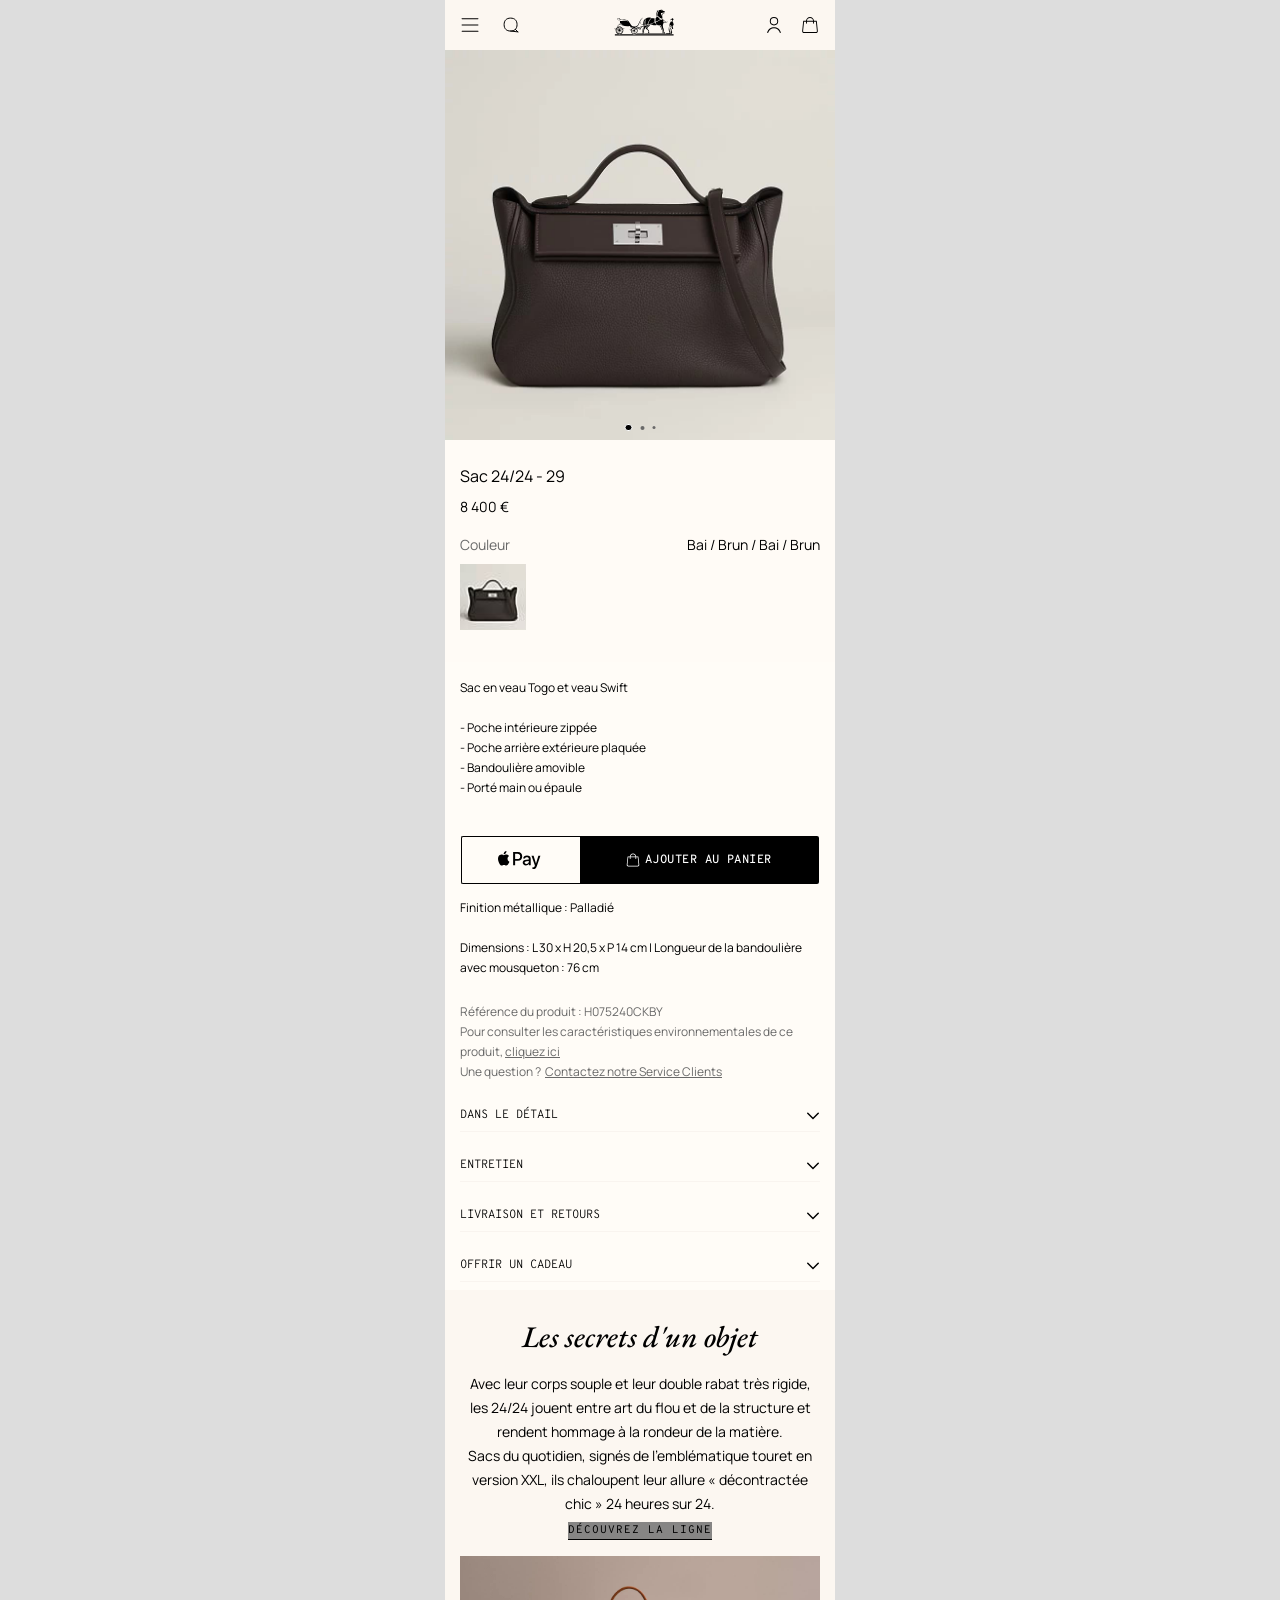
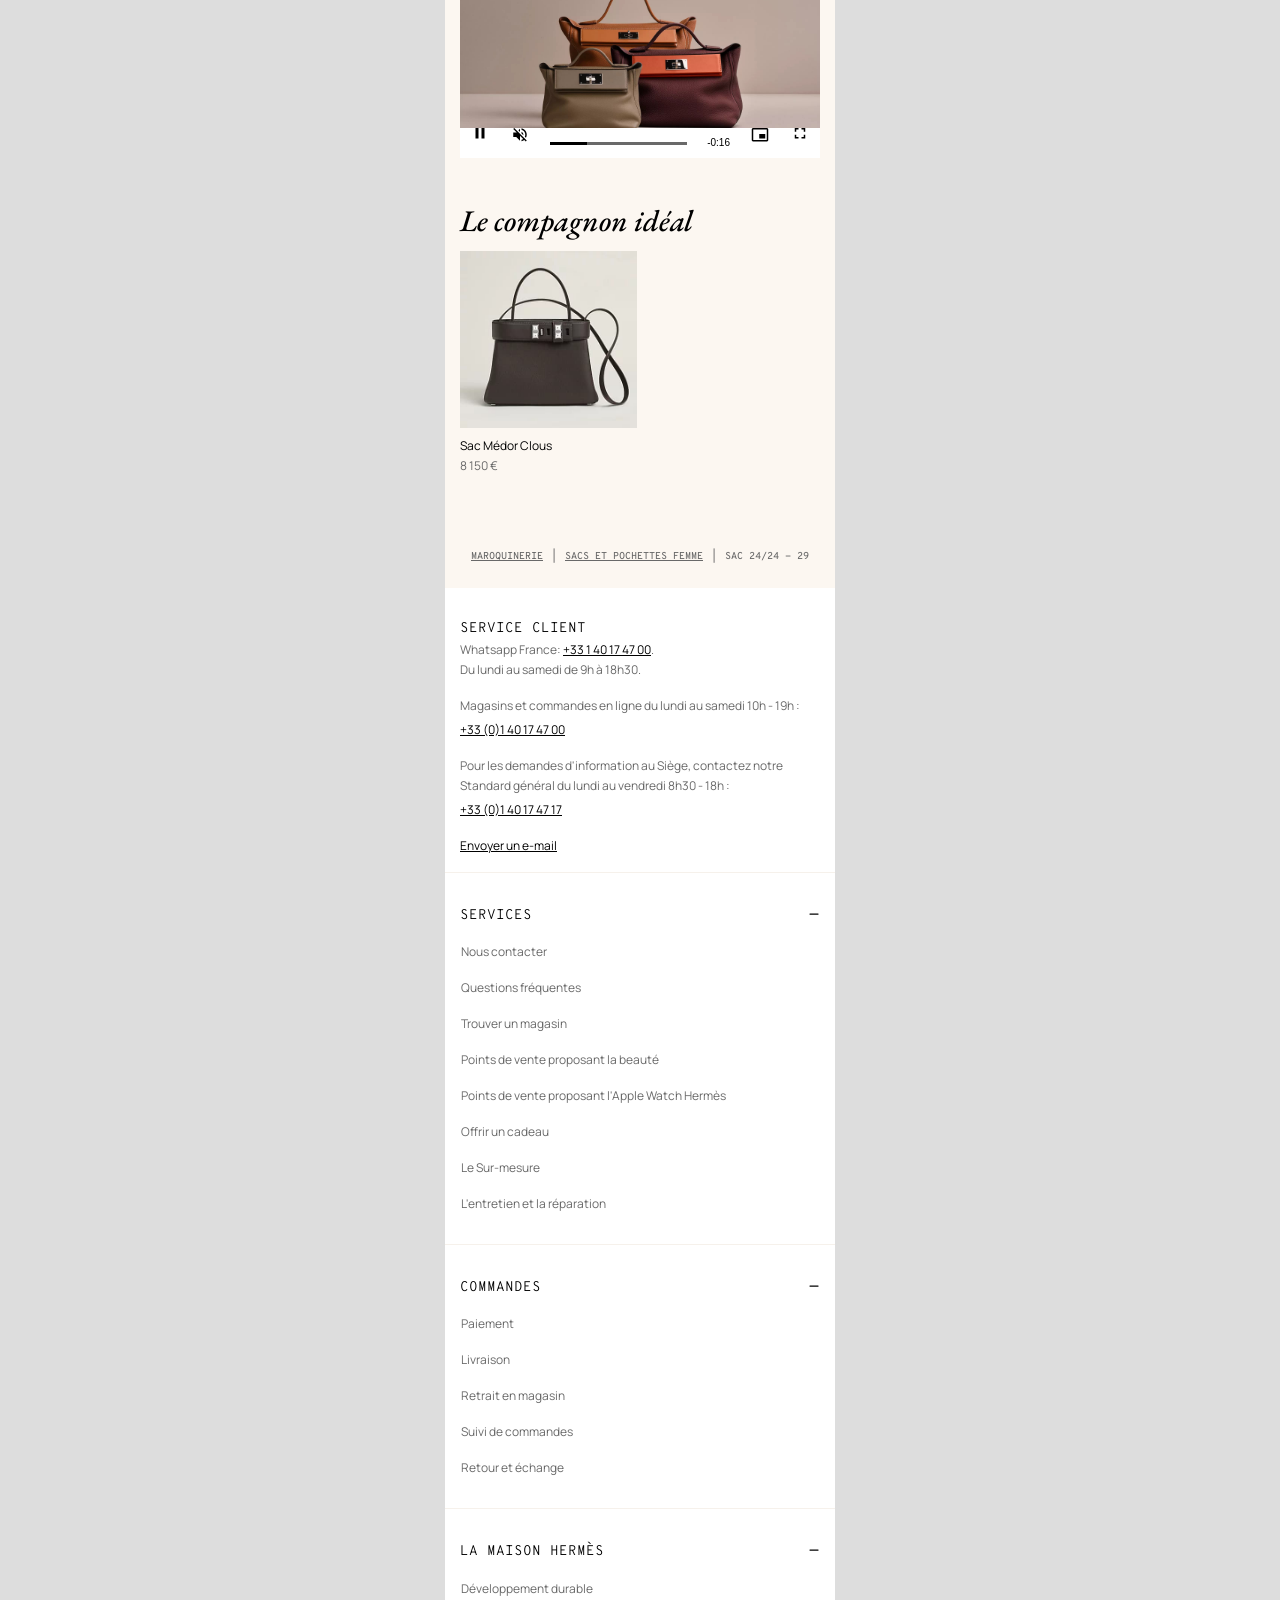
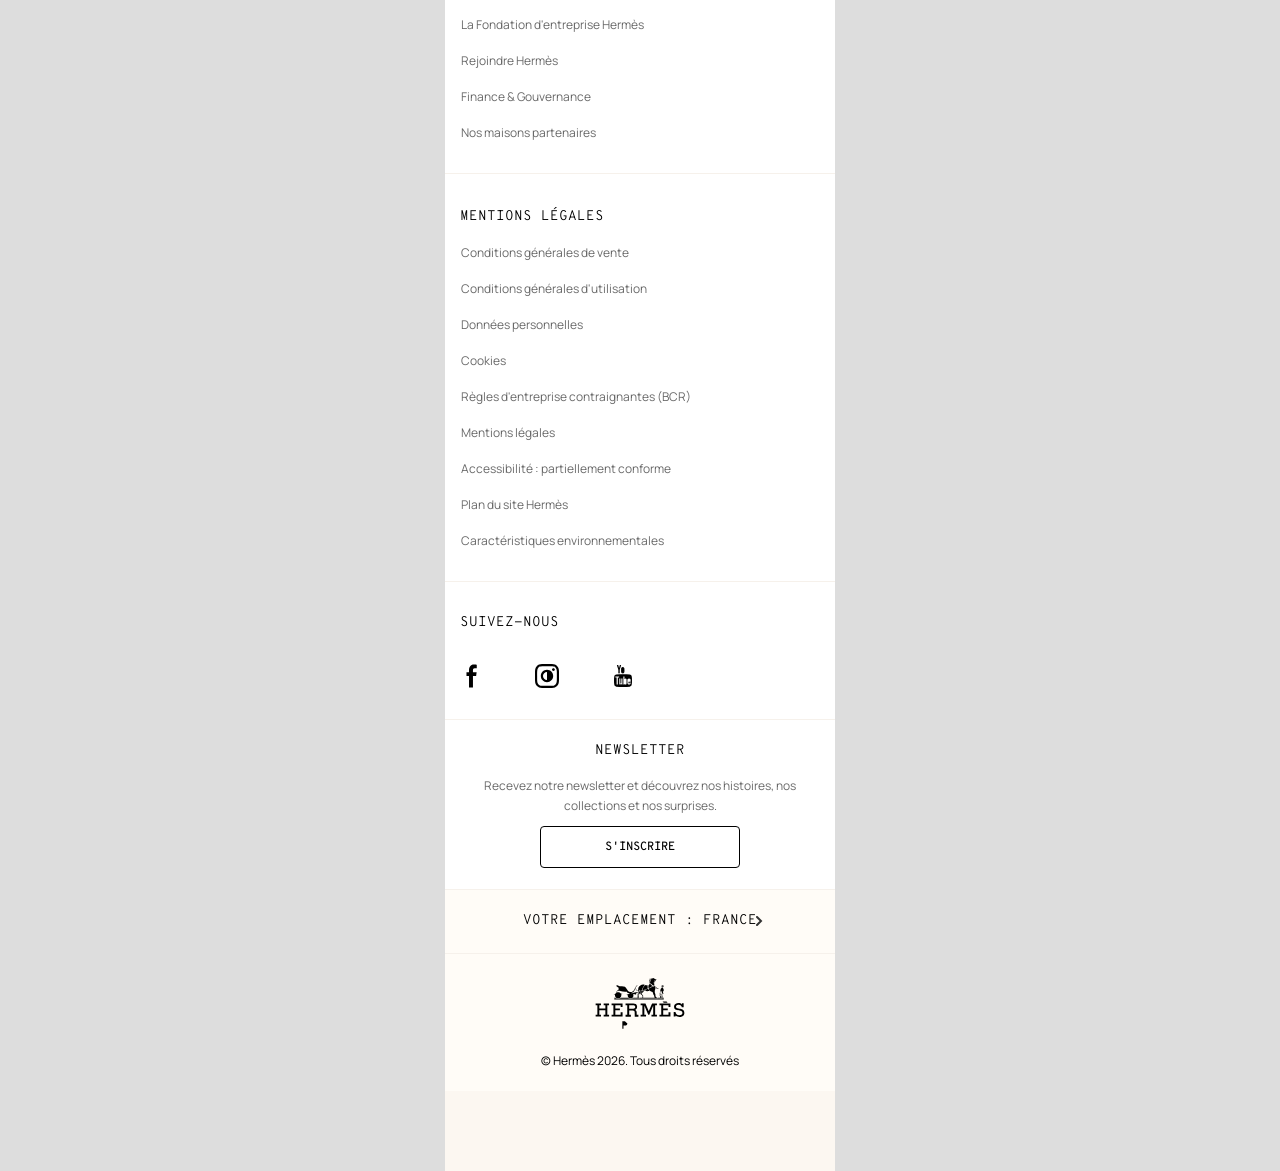
==== index.html @ 41e1a5f2 "Initial commit — Hermès Sac 24/24 product page 1:1 from Figma Mobile prototype (390px). Base page im" ====
<!DOCTYPE html>
<html lang="fr">
<head>
  <meta charset="UTF-8" />
  <meta name="viewport" content="width=390, initial-scale=1.0, maximum-scale=1.0, user-scalable=no" />
  <title>Sac 24/24 - 29 | Hermès</title>
  <link rel="preconnect" href="https://fonts.googleapis.com" />
  <link rel="preconnect" href="https://fonts.gstatic.com" crossorigin />
  <link href="https://fonts.googleapis.com/css2?family=EB+Garamond:ital,wght@1,500&family=Manrope:wght@400&family=Overpass+Mono:wght@300;400;500&display=swap" rel="stylesheet" />
  <link rel="stylesheet" href="style.css" />
</head>
<body>
  <div class="device">

    <!-- HEADER -->
    <header class="header">
      <button class="header-icon header-menu" aria-label="Menu">
        <img src="assets/images/menu-icon.svg" alt="" />
      </button>
      <button class="header-icon header-search" aria-label="Rechercher">
        <img src="assets/images/search-icon.svg" alt="" />
      </button>
      <a href="#" class="header-logo" aria-label="Hermès">
        <img src="assets/images/hermes-logo.svg" alt="Hermès" />
      </a>
      <button class="header-icon header-account" aria-label="Compte">
        <img src="assets/images/header-account.svg" alt="" />
      </button>
      <button class="header-icon header-bag" aria-label="Panier">
        <img src="assets/images/header-bag.svg" alt="" />
      </button>
    </header>

    <!-- MAIN -->
    <main class="main">

      <!-- HERO CAROUSEL -->
      <section class="hero">
        <div class="hero-image">
          <img src="assets/images/hero-bag.jpg" alt="Sac 24/24 - 29" />
        </div>
        <div class="hero-dots" aria-hidden="true">
          <span class="dot dot-active"></span>
          <span class="dot dot-med"></span>
          <span class="dot dot-small"></span>
        </div>
      </section>

      <!-- SELECTOR / TITLE / PRICE / VARIANTS -->
      <section class="selector">
        <h1 class="product-title">Sac 24/24 - 29</h1>
        <div class="product-price">8 400 €</div>
        <div class="variant-group">
          <div class="variant-header">
            <span class="variant-label">Couleur</span>
            <span class="variant-value">Bai / Brun / Bai / Brun</span>
          </div>
          <ul class="variant-swatches">
            <li class="swatch swatch-active">
              <img src="assets/images/color-swatch.jpg" alt="Bai / Brun / Bai / Brun" />
            </li>
          </ul>
        </div>
      </section>

      <!-- PRODUCT DETAILS -->
      <section class="details">
        <div class="details-description">
          <p>Sac en veau Togo et veau Swift</p>
          <p>- Poche intérieure zippée<br>- Poche arrière extérieure plaquée<br>- Bandoulière amovible<br>- Porté main ou épaule</p>
          <p>Ce produit est fabriqué à la main, les dimensions peuvent varier.</p>
        </div>
        <p class="details-line">Fabriqué en France</p>
        <p class="details-line">Finition métallique : Palladié</p>
        <p class="details-line">Dimensions : L 30 x H 20,5 x P 14 cm | Longueur de la bandoulière<br>avec mousqueton : 76 cm</p>

        <div class="details-footer">
          <p class="ref">Référence du produit :  H075240CKBY</p>
          <p class="env">Pour consulter les caractéristiques environnementales de ce produit, <a href="#">cliquez ici</a></p>
          <p class="contact">Une question ? <a href="#">Contactez notre Service Clients</a></p>
        </div>

        <!-- EXPANSION PANELS -->
        <div class="panels">
          <button class="panel">
            <span class="panel-label">DANS LE DÉTAIL</span>
            <img class="panel-icon" src="assets/images/plus-icon.svg" alt="" />
          </button>
          <button class="panel">
            <span class="panel-label">ENTRETIEN</span>
            <img class="panel-icon" src="assets/images/plus-icon.svg" alt="" />
          </button>
          <button class="panel">
            <span class="panel-label">LIVRAISON ET RETOURS</span>
            <img class="panel-icon" src="assets/images/plus-icon.svg" alt="" />
          </button>
          <button class="panel">
            <span class="panel-label">OFFRIR UN CADEAU</span>
            <img class="panel-icon" src="assets/images/plus-icon.svg" alt="" />
          </button>
        </div>
      </section>

      <!-- STORY BEHIND -->
      <section class="story">
        <h2 class="story-title">Les secrets d'un objet</h2>
        <p class="story-body">
          Avec leur corps souple et leur double rabat très rigide,<br>
          les 24/24 jouent entre art du flou et de la structure et<br>
          rendent hommage à la rondeur de la matière.<br>
          Sacs du quotidien, signés de l'emblématique touret en<br>
          version XXL, ils chaloupent leur allure « décontractée<br>
          chic » 24 heures sur 24.
        </p>
        <a class="story-link" href="#">DÉCOUVREZ LA LIGNE</a>

        <div class="story-video">
          <img class="video-thumb" src="assets/images/video-thumb.jpg" alt="" />
          <div class="video-controls">
            <button class="video-btn"><img src="assets/images/video-play.svg" alt="Play" /></button>
            <button class="video-btn"><img src="assets/images/video-mute.svg" alt="Mute" /></button>
            <div class="video-progress">
              <div class="video-progress-fill"></div>
            </div>
            <span class="video-time">-0:16</span>
            <button class="video-btn"><img src="assets/images/video-cc.svg" alt="Captions" /></button>
            <button class="video-btn"><img src="assets/images/video-fullscreen.svg" alt="Fullscreen" /></button>
          </div>
        </div>
      </section>

      <!-- CROSS-SELL -->
      <section class="cross-sell">
        <h2 class="cross-sell-title">Le compagnon idéal</h2>
        <a class="cross-sell-item" href="#">
          <div class="cross-sell-image">
            <img src="assets/images/medor-clous.jpg" alt="Sac Médor Clous" />
          </div>
          <h3 class="cross-sell-name">Sac Médor Clous</h3>
          <p class="cross-sell-price">8 150 €</p>
        </a>
      </section>

      <!-- BREADCRUMB -->
      <nav class="breadcrumb">
        <a class="crumb crumb-link" href="#">MAROQUINERIE</a>
        <span class="crumb-sep">|</span>
        <a class="crumb crumb-link" href="#">SACS ET POCHETTES FEMME</a>
        <span class="crumb-sep">|</span>
        <span class="crumb">SAC 24/24 - 29</span>
      </nav>

    </main>

    <!-- FOOTER -->
    <footer class="footer">
      <section class="footer-section footer-service">
        <h4 class="footer-heading">SERVICE CLIENT</h4>
        <p class="footer-text">
          <span class="muted">Whatsapp France: </span><a href="#">+33 1 40 17 47 00</a><span class="muted">.</span><br>
          <span class="muted">Du lundi au samedi de 9h à 18h30. </span>
        </p>
        <p class="footer-text muted">Magasins et commandes en ligne du lundi au samedi 10h - 19h :</p>
        <a class="footer-link" href="#">+33 (0)1 40 17 47 00</a>

        <p class="footer-text muted">Pour les demandes d'information au Siège, contactez notre<br>Standard général du lundi au vendredi 8h30 - 18h :</p>
        <a class="footer-link" href="#">+33 (0)1 40 17 47 17</a>

        <a class="footer-link footer-email" href="#">Envoyer un e-mail</a>
      </section>

      <section class="footer-section footer-collapse">
        <button class="footer-group-head">
          <span>SERVICES</span>
          <img src="assets/images/footer-arrow.svg" alt="" />
        </button>
        <ul class="footer-list">
          <li>Nous contacter</li>
          <li>Questions fréquentes</li>
          <li>Trouver un magasin</li>
          <li>Points de vente proposant la beauté</li>
          <li>Points de vente proposant l'Apple Watch Hermès</li>
          <li>Offrir un cadeau</li>
          <li>Le Sur-mesure</li>
          <li>L'entretien et la réparation</li>
        </ul>
      </section>

      <section class="footer-section footer-collapse">
        <button class="footer-group-head">
          <span>COMMANDES</span>
          <img src="assets/images/footer-arrow.svg" alt="" />
        </button>
        <ul class="footer-list">
          <li>Paiement</li>
          <li>Livraison</li>
          <li>Retrait en magasin</li>
          <li>Suivi de commandes</li>
          <li>Retour et échange</li>
        </ul>
      </section>

      <section class="footer-section footer-collapse">
        <button class="footer-group-head">
          <span>LA MAISON HERMÈS</span>
          <img src="assets/images/footer-arrow.svg" alt="" />
        </button>
        <ul class="footer-list">
          <li>Développement durable</li>
          <li>La Fondation d'entreprise Hermès</li>
          <li>Rejoindre Hermès</li>
          <li>Finance &amp; Gouvernance</li>
          <li>Nos maisons partenaires</li>
        </ul>
      </section>

      <section class="footer-section footer-collapse footer-collapse-static">
        <div class="footer-group-head">
          <span>MENTIONS LÉGALES</span>
        </div>
        <ul class="footer-list">
          <li>Conditions générales de vente</li>
          <li>Conditions générales d'utilisation</li>
          <li>Données personnelles</li>
          <li>Cookies</li>
          <li>Règles d'entreprise contraignantes (BCR)</li>
          <li>Mentions légales</li>
          <li>Accessibilité : partiellement conforme</li>
          <li>Plan du site Hermès</li>
          <li>Caractéristiques environnementales</li>
        </ul>
      </section>

      <section class="footer-section footer-social">
        <h4 class="footer-heading">SUIVEZ-NOUS</h4>
        <div class="footer-social-icons">
          <a href="#"><img src="assets/images/social-1.svg" alt="" /></a>
          <a href="#"><img src="assets/images/social-2.svg" alt="" /></a>
          <a href="#"><img src="assets/images/social-3.svg" alt="" /></a>
        </div>
      </section>

      <section class="footer-section footer-newsletter">
        <h4 class="footer-heading footer-heading-center">NEWSLETTER</h4>
        <p class="footer-text footer-text-center">Recevez notre newsletter et découvrez nos histoires, nos<br>collections et nos surprises.</p>
        <button class="footer-newsletter-btn">S'INSCRIRE</button>
      </section>

      <section class="footer-section footer-country">
        <button class="footer-country-btn">
          <span>VOTRE EMPLACEMENT : FRANCE</span>
          <img src="assets/images/country-arrow.svg" alt="" />
        </button>
      </section>

      <div class="footer-rider">
        <img src="assets/images/hermes-rider.svg" alt="Hermès" />
      </div>

      <p class="footer-copyright">© Hermès 2026. Tous droits réservés</p>
    </footer>

    <!-- STICKY BOTTOM ACTION BAR -->
    <div class="sticky-bar">
      <button class="apple-pay-btn" aria-label="Apple Pay">
        <img src="assets/images/apple-pay-logo.svg" alt="Apple Pay" />
      </button>
      <button id="add-to-cart" class="add-to-cart-btn" aria-label="Ajouter au panier">
        <img class="cart-icon" src="assets/images/cart-icon.svg" alt="" />
        <span class="cart-label">AJOUTER AU PANIER</span>
      </button>
    </div>

  </div>

  <script src="script.js"></script>
</body>
</html>
---- style.css ----
/* Hermès Sac 24/24 - 29 — 1:1 from Figma (390px mobile) */

:root {
  --bg-page: #fcf7f1;
  --bg-card: #fffcf7;
  --bg-selector: rgba(255, 252, 247, 0.93);
  --ink: #000000;
  --muted: #696969;
  --separator: rgba(246, 241, 235, 0.6);
  --separator-solid: #f6f1eb;
}

* {
  box-sizing: border-box;
  margin: 0;
  padding: 0;
}

html, body {
  background: #ddd;
  font-family: 'Manrope', sans-serif;
  color: var(--ink);
  -webkit-font-smoothing: antialiased;
  -webkit-tap-highlight-color: transparent;
}

img {
  display: block;
  max-width: 100%;
}

button {
  background: none;
  border: none;
  font-family: inherit;
  cursor: pointer;
  color: inherit;
}

a {
  color: inherit;
  text-decoration: none;
}

ul {
  list-style: none;
}

/* The phone-size device frame */
.device {
  width: 390px;
  margin: 0 auto;
  background: var(--bg-page);
  position: relative;
  min-height: 100vh;
  padding-bottom: 80px; /* room for sticky bar */
}

/* ---------- HEADER ---------- */
.header {
  position: relative;
  width: 390px;
  height: 50px;
  background: var(--bg-page);
  padding: 0 15px;
  display: flex;
  align-items: center;
}

.header-icon {
  width: 20px;
  height: 20px;
  display: inline-flex;
  align-items: center;
  justify-content: center;
}

.header-icon img {
  width: 20px;
  height: 20px;
}

.header-menu {
  position: absolute;
  left: 15px;
  top: 50%;
  transform: translateY(-50%);
}

.header-search {
  position: absolute;
  left: 56px;
  top: 50%;
  transform: translateY(-50%);
}

.header-logo {
  position: absolute;
  left: 168.6px;
  top: 4px;
  width: 60px;
  height: 36px;
}

.header-logo img {
  width: 60px;
  height: 36px;
}

.header-account {
  position: absolute;
  right: 51px;
  top: 50%;
  transform: translateY(-50%);
}

.header-bag {
  position: absolute;
  right: 15px;
  top: 50%;
  transform: translateY(-50%);
}

/* ---------- HERO ---------- */
.hero {
  position: relative;
  width: 390px;
}

.hero-image {
  width: 390px;
  height: 390px;
  overflow: hidden;
}

.hero-image img {
  width: 100%;
  height: 100%;
  object-fit: cover;
}

.hero-dots {
  position: absolute;
  left: 50%;
  bottom: 8px;
  transform: translateX(-50%);
  width: 65px;
  height: 9px;
  display: flex;
  align-items: center;
  justify-content: center;
  gap: 8px;
}

.hero-dots .dot {
  display: block;
  border-radius: 50%;
  background: var(--muted);
}

.hero-dots .dot-active {
  width: 7.5px;
  height: 7.5px;
  background: #000;
  border: 1px solid #fff;
}

.hero-dots .dot-med {
  width: 4px;
  height: 4px;
}

.hero-dots .dot-small {
  width: 3px;
  height: 3px;
}

/* ---------- SELECTOR (over hero overlap area) ---------- */
.selector {
  background: var(--bg-selector);
  padding: 24px 15px;
  width: 390px;
}

.product-title {
  font-family: 'Manrope', sans-serif;
  font-weight: 400;
  font-size: 16px;
  line-height: 24px;
  color: var(--ink);
  margin: 0;
}

.product-price {
  font-family: 'Manrope', sans-serif;
  font-weight: 400;
  font-size: 14px;
  line-height: 22px;
  color: var(--ink);
  padding-top: 8px;
  padding-bottom: 16px;
}

.variant-header {
  display: flex;
  justify-content: space-between;
  align-items: baseline;
  font-size: 14px;
  line-height: 22px;
  padding-bottom: 8px;
}

.variant-label {
  color: var(--muted);
}

.variant-value {
  color: var(--ink);
  text-transform: capitalize;
}

.variant-swatches {
  display: grid;
  grid-template-columns: repeat(5, 1fr);
  gap: 8px;
  padding-bottom: 8px;
}

.swatch {
  background: var(--bg-card);
  aspect-ratio: 1 / 1;
  position: relative;
  overflow: hidden;
}

.swatch img {
  width: 100%;
  height: 100%;
  object-fit: cover;
}

.swatch-active::after {
  content: '';
  position: absolute;
  left: 0;
  right: 0.01px;
  bottom: -2.99px;
  border-bottom: 1px solid #000;
  height: 0;
}

/* ---------- DETAILS ---------- */
.details {
  background: var(--bg-card);
  padding: 16px 15px;
  width: 390px;
}

.details-description p {
  font-size: 12px;
  line-height: 20px;
  color: var(--ink);
}

.details-description p + p {
  margin-top: 20px;
}

.details-line {
  font-size: 12px;
  line-height: 20px;
  color: var(--ink);
  margin-top: 20px;
}

.details-footer {
  margin-top: 24px;
}

.details-footer .ref,
.details-footer .env,
.details-footer .contact {
  font-size: 12px;
  line-height: 20px;
  color: var(--muted);
}

.details-footer .env {
  margin-top: 0;
}

.details-footer .contact {
  margin-top: 0;
  display: flex;
  gap: 4px;
  flex-wrap: wrap;
}

.details-footer a {
  text-decoration: underline;
  color: var(--muted);
}

.details-footer .env a {
  color: var(--muted);
}

/* ---------- EXPANSION PANELS ---------- */
.panels {
  margin-top: 24px;
  display: flex;
  flex-direction: column;
  gap: 32px;
}

.panel {
  display: flex;
  align-items: center;
  justify-content: space-between;
  width: 100%;
  padding: 0;
  background: transparent;
  position: relative;
}

.panel::after {
  content: '';
  position: absolute;
  left: 0;
  right: 0;
  bottom: -8px;
  border-top: 1px solid var(--separator);
}

.panel-label {
  font-family: 'Overpass Mono', monospace;
  font-weight: 300;
  font-size: 12px;
  line-height: 18px;
  color: var(--ink);
  text-transform: uppercase;
}

.panel-icon {
  width: 14px;
  height: 14px;
}

/* ---------- STORY ---------- */
.story {
  padding: 32px 15px 24px;
  background: var(--bg-page);
  width: 390px;
}

.story-title {
  font-family: 'EB Garamond', serif;
  font-style: italic;
  font-weight: 500;
  font-size: 30px;
  line-height: 1;
  color: var(--ink);
  text-align: center;
  padding-bottom: 13.8px;
}

.story-body {
  font-family: 'Manrope', sans-serif;
  font-size: 14px;
  line-height: 24px;
  color: var(--ink);
  text-align: center;
  padding-top: 6.2px;
}

.story-link {
  display: block;
  margin: 6px auto 0;
  width: fit-content;
  font-family: 'Overpass Mono', monospace;
  font-weight: 400;
  font-size: 11px;
  line-height: 16px;
  letter-spacing: 1px;
  text-transform: uppercase;
  text-align: center;
  color: var(--ink);
  border-bottom: 1px solid var(--ink);
  padding-bottom: 1px;
  background: rgba(105, 105, 105, 0.8);
  padding-left: 0;
  padding-right: 0;
}

.story-video {
  margin-top: 16px;
  width: 360px;
  position: relative;
  background: var(--bg-card);
}

.video-thumb {
  width: 360px;
  height: 202.5px;
  object-fit: cover;
  display: block;
}

.video-controls {
  position: absolute;
  left: 0;
  right: 0;
  bottom: 0;
  background: #fff;
  height: 30px;
  display: flex;
  align-items: center;
}

.video-btn {
  width: 40px;
  height: 30px;
  display: inline-flex;
  align-items: center;
  justify-content: center;
}

.video-btn img {
  width: 40px;
  height: 30px;
}

.video-progress {
  flex: 1;
  height: 3px;
  background: var(--muted);
  margin: 0 10px;
  position: relative;
}

.video-progress-fill {
  position: absolute;
  left: 0;
  top: 0;
  bottom: 0;
  width: 27%;
  background: #000;
}

.video-time {
  font-family: 'Arial', sans-serif;
  font-size: 10px;
  line-height: 30px;
  color: var(--ink);
  padding: 0 10px;
  white-space: nowrap;
}

/* ---------- CROSS-SELL ---------- */
.cross-sell {
  padding: 24px 15px 72px;
  background: var(--bg-page);
  width: 390px;
}

.cross-sell-title {
  font-family: 'EB Garamond', serif;
  font-style: italic;
  font-weight: 500;
  font-size: 30px;
  line-height: 1;
  color: var(--ink);
  margin-bottom: 15px;
}

.cross-sell-item {
  display: block;
  width: 177px;
}

.cross-sell-image {
  background: var(--bg-card);
  width: 177px;
  height: 177px;
  overflow: hidden;
}

.cross-sell-image img {
  width: 100%;
  height: 100%;
  object-fit: cover;
}

.cross-sell-name {
  font-family: 'Manrope', sans-serif;
  font-weight: 400;
  font-size: 12px;
  line-height: 20px;
  color: var(--ink);
  padding-top: 8px;
}

.cross-sell-price {
  font-family: 'Manrope', sans-serif;
  font-weight: 400;
  font-size: 12px;
  line-height: 20px;
  color: var(--muted);
}

/* ---------- BREADCRUMB ---------- */
.breadcrumb {
  width: 360px;
  margin: 0 auto;
  padding-top: 1.5px;
  display: flex;
  align-items: flex-start;
  justify-content: center;
  gap: 8px;
  font-family: 'Overpass Mono', monospace;
  font-weight: 500;
  font-size: 10px;
  line-height: 14px;
  text-transform: uppercase;
  color: var(--muted);
  padding-bottom: 24px;
}

.crumb-link {
  text-decoration: underline;
}

.crumb-sep {
  color: var(--muted);
}

/* ---------- FOOTER ---------- */
.footer {
  background: var(--bg-card);
  width: 390px;
  padding-bottom: 20px;
  display: flex;
  flex-direction: column;
}

.footer-section {
  width: 390px;
  padding: 0 15px;
}

.footer-service {
  border-bottom: 1px solid var(--separator-solid);
  padding: 30px 15px 16px;
  background: #fff;
}

.footer-heading {
  font-family: 'Overpass Mono', monospace;
  font-weight: 300;
  font-size: 14px;
  line-height: 22px;
  text-transform: uppercase;
  color: var(--ink);
}

.footer-heading-center {
  text-align: center;
}

.footer-service .footer-heading {
  margin-bottom: 0.25px;
}

.footer-text {
  font-family: 'Manrope', sans-serif;
  font-weight: 400;
  font-size: 12px;
  line-height: 20px;
  color: var(--muted);
  margin-top: 16px;
}

.footer-service .footer-text:first-of-type {
  margin-top: 0;
}

.footer-text.muted,
.footer-text .muted {
  color: var(--muted);
}

.footer-link {
  display: block;
  font-family: 'Manrope', sans-serif;
  font-size: 12px;
  line-height: 20px;
  color: var(--ink);
  text-decoration: underline;
  margin-top: 4px;
}

.footer-service a {
  color: var(--ink);
  text-decoration: underline;
}

.footer-email {
  margin-top: 16px;
}

.footer-collapse {
  border-bottom: 1px solid var(--separator-solid);
  padding: 32px 15px;
  background: #fff;
}

.footer-group-head {
  width: 100%;
  display: flex;
  align-items: flex-start;
  justify-content: space-between;
  font-family: 'Overpass Mono', monospace;
  font-weight: 300;
  font-size: 14px;
  line-height: 22px;
  text-transform: uppercase;
  color: var(--ink);
  padding: 0;
  height: 24.25px;
}

.footer-group-head img {
  width: 12px;
  height: 12px;
  margin-top: 3px;
}

.footer-list {
  padding-top: 15px;
}

.footer-list li {
  font-family: 'Manrope', sans-serif;
  font-weight: 400;
  font-size: 12px;
  line-height: 16px;
  color: var(--muted);
  padding: 10px 1px;
}

.footer-list li:first-child {
  padding-top: 0;
}

.footer-list li:last-child {
  padding-bottom: 0;
}

.footer-social {
  border-bottom: 1px solid var(--separator-solid);
  padding: 30px 15px 31px;
  background: #fff;
  display: flex;
  flex-direction: column;
  gap: 30px;
}

.footer-social-icons {
  display: flex;
  gap: 51.333px;
}

.footer-social-icons img {
  width: 24px;
  height: 24px;
}

.footer-newsletter {
  border-bottom: 1px solid var(--separator-solid);
  padding: 20px 15px 21px;
  background: #fff;
  display: flex;
  flex-direction: column;
  align-items: center;
  gap: 10px;
}

.footer-newsletter .footer-heading {
  padding-top: 0;
}

.footer-text-center {
  text-align: center;
  margin-top: 4px;
}

.footer-newsletter-btn {
  width: 200px;
  max-width: 240px;
  min-height: 40px;
  padding: 12px 17px;
  border: 1px solid var(--ink);
  border-radius: 4px;
  font-family: 'Overpass Mono', monospace;
  font-weight: 500;
  font-size: 12px;
  line-height: 16px;
  text-transform: uppercase;
  color: var(--ink);
  background: transparent;
}

.footer-country {
  border-bottom: 1px solid var(--separator-solid);
  padding: 20px 15px 21px;
  display: flex;
  justify-content: center;
}

.footer-country-btn {
  position: relative;
  width: 246.23px;
  height: 22px;
  display: flex;
  align-items: center;
  justify-content: center;
  font-family: 'Overpass Mono', monospace;
  font-weight: 300;
  font-size: 14px;
  line-height: 22px;
  text-transform: uppercase;
  color: var(--ink);
}

.footer-country-btn img {
  position: absolute;
  right: 0;
  top: 50%;
  transform: translateY(-50%);
  width: 7px;
  height: 10px;
}

.footer-rider {
  display: flex;
  justify-content: center;
  padding-top: 24px;
}

.footer-rider img {
  width: 90px;
  height: 51.5px;
}

.footer-copyright {
  width: 340px;
  margin: 21.5px auto 0;
  text-align: center;
  font-family: 'Manrope', sans-serif;
  font-size: 12px;
  line-height: 20px;
  color: var(--ink);
}

/* ---------- STICKY BAR ---------- */
.sticky-bar {
  position: fixed;
  bottom: 0;
  left: 50%;
  transform: translateX(-50%);
  width: 390px;
  background: var(--bg-card);
  padding: 16px;
  display: flex;
  justify-content: center;
  z-index: 100;
}

.apple-pay-btn {
  width: 119.34px;
  height: 48px;
  display: inline-flex;
  align-items: center;
  justify-content: center;
  padding: 9px 39.18px 9px 36.16px;
  background: var(--bg-card);
  border-top: 1px solid #000;
  border-left: 1px solid #000;
  border-bottom: 1px solid #000;
  border-right: none;
  border-radius: 2px 0 0 2px;
}

.apple-pay-btn img {
  width: 44px;
  height: 20px;
}

.add-to-cart-btn {
  width: 238.66px;
  height: 48px;
  display: inline-flex;
  align-items: center;
  justify-content: center;
  gap: 4px;
  padding: 9px 43px 9px 42px;
  background: #000;
  border-top: 1px solid rgba(0, 0, 0, 0);
  border-bottom: 1px solid rgba(0, 0, 0, 0);
  border-right: 1px solid rgba(0, 0, 0, 0);
  border-radius: 0 2px 2px 0;
  /* The transition is critical to the gag — slow, premium, never jittery. */
  transition: transform 800ms cubic-bezier(0.22, 1, 0.36, 1);
  will-change: transform;
  position: relative;
}

.cart-icon {
  width: 16px;
  height: 16px;
}

.cart-label {
  display: inline-flex;
  align-items: center;
  justify-content: center;
  height: 16px;
  font-family: 'Overpass Mono', monospace;
  font-weight: 500;
  font-size: 12px;
  line-height: 16px;
  letter-spacing: 0.04em;
  text-transform: uppercase;
  color: #fff;
  white-space: nowrap;
}
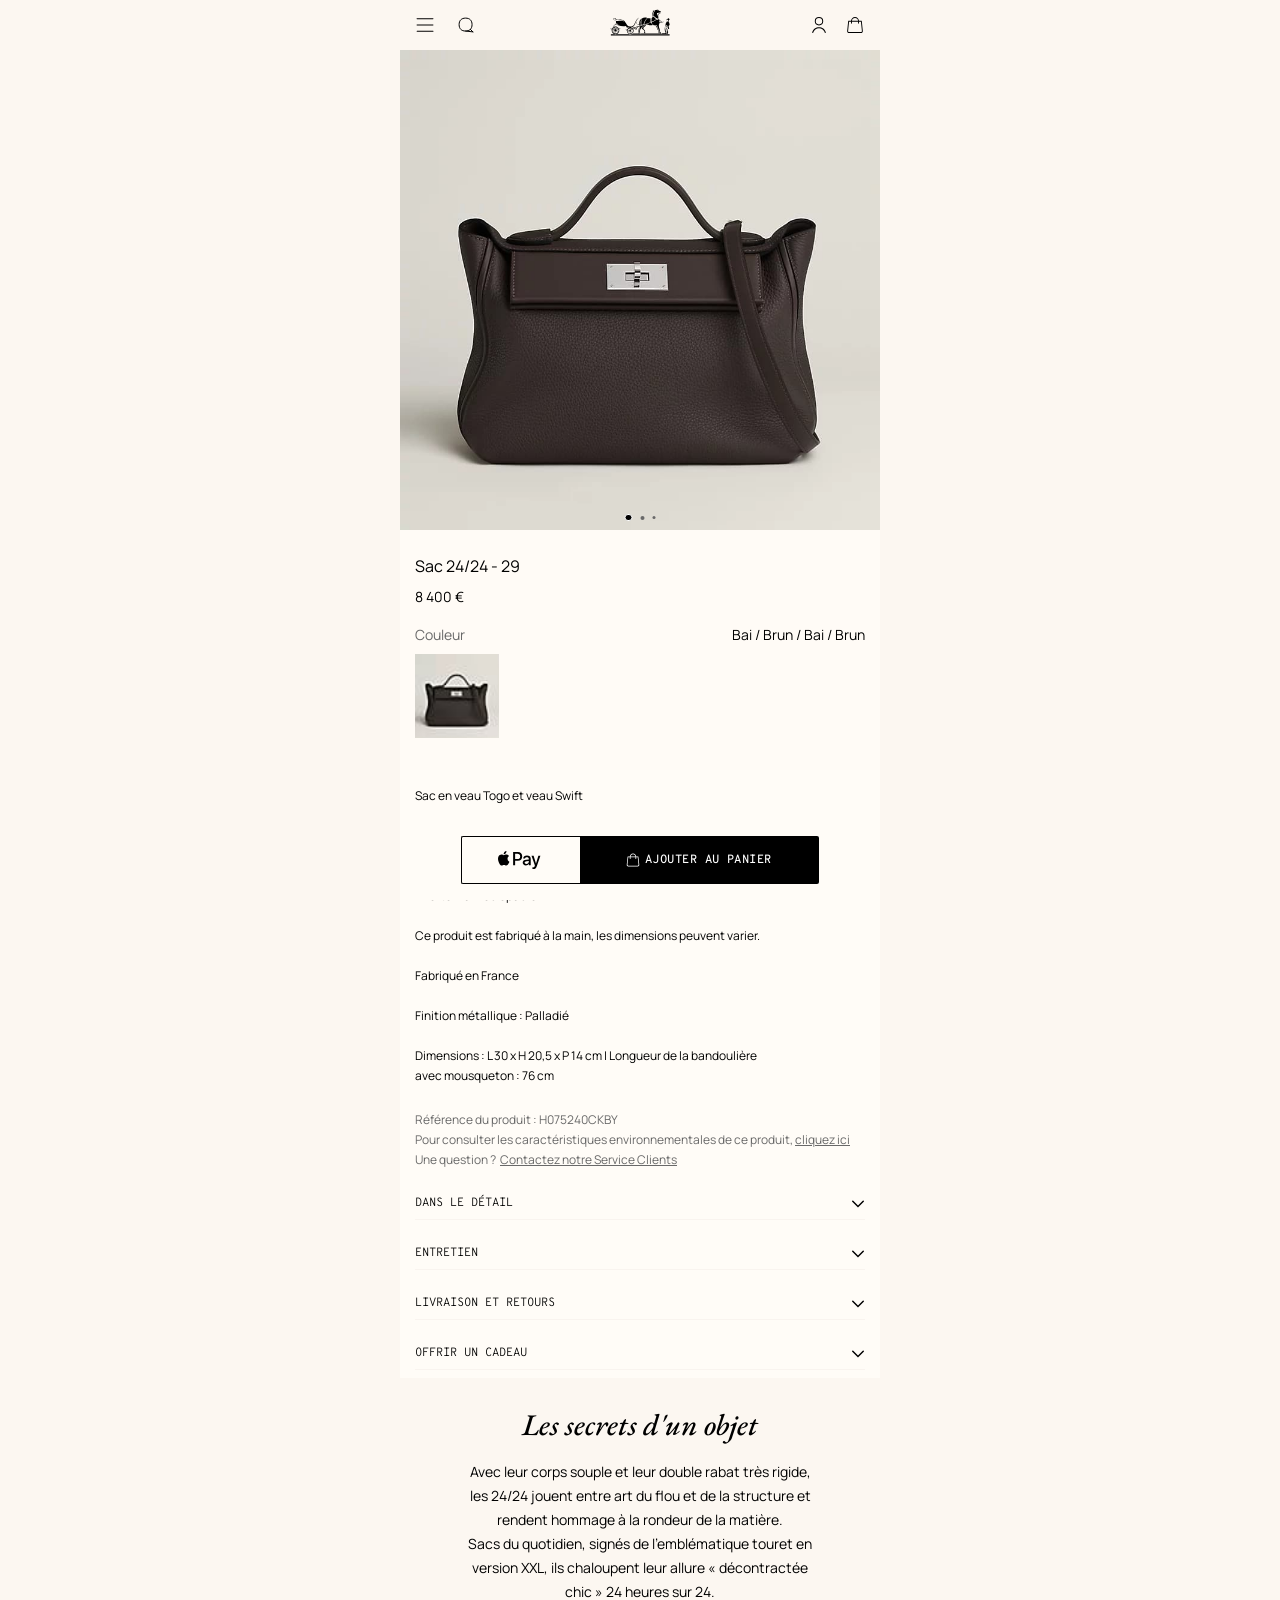
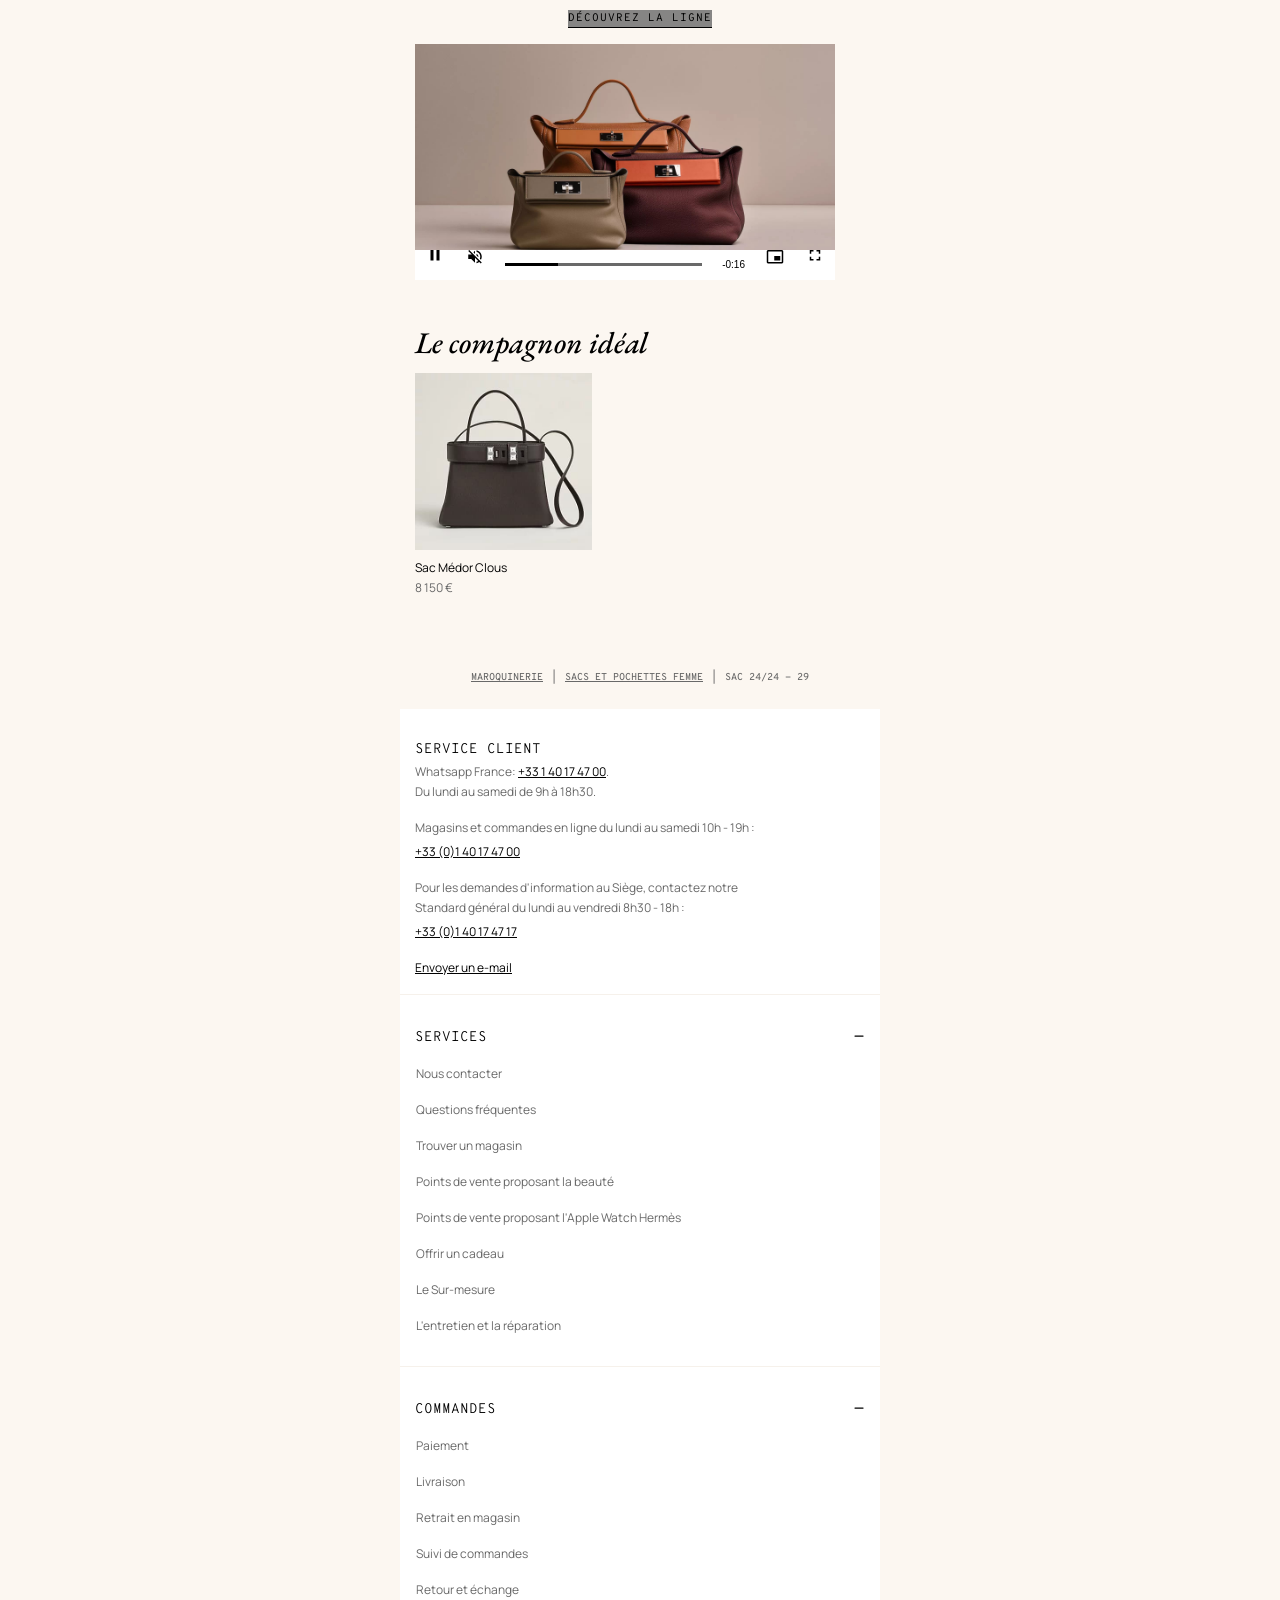
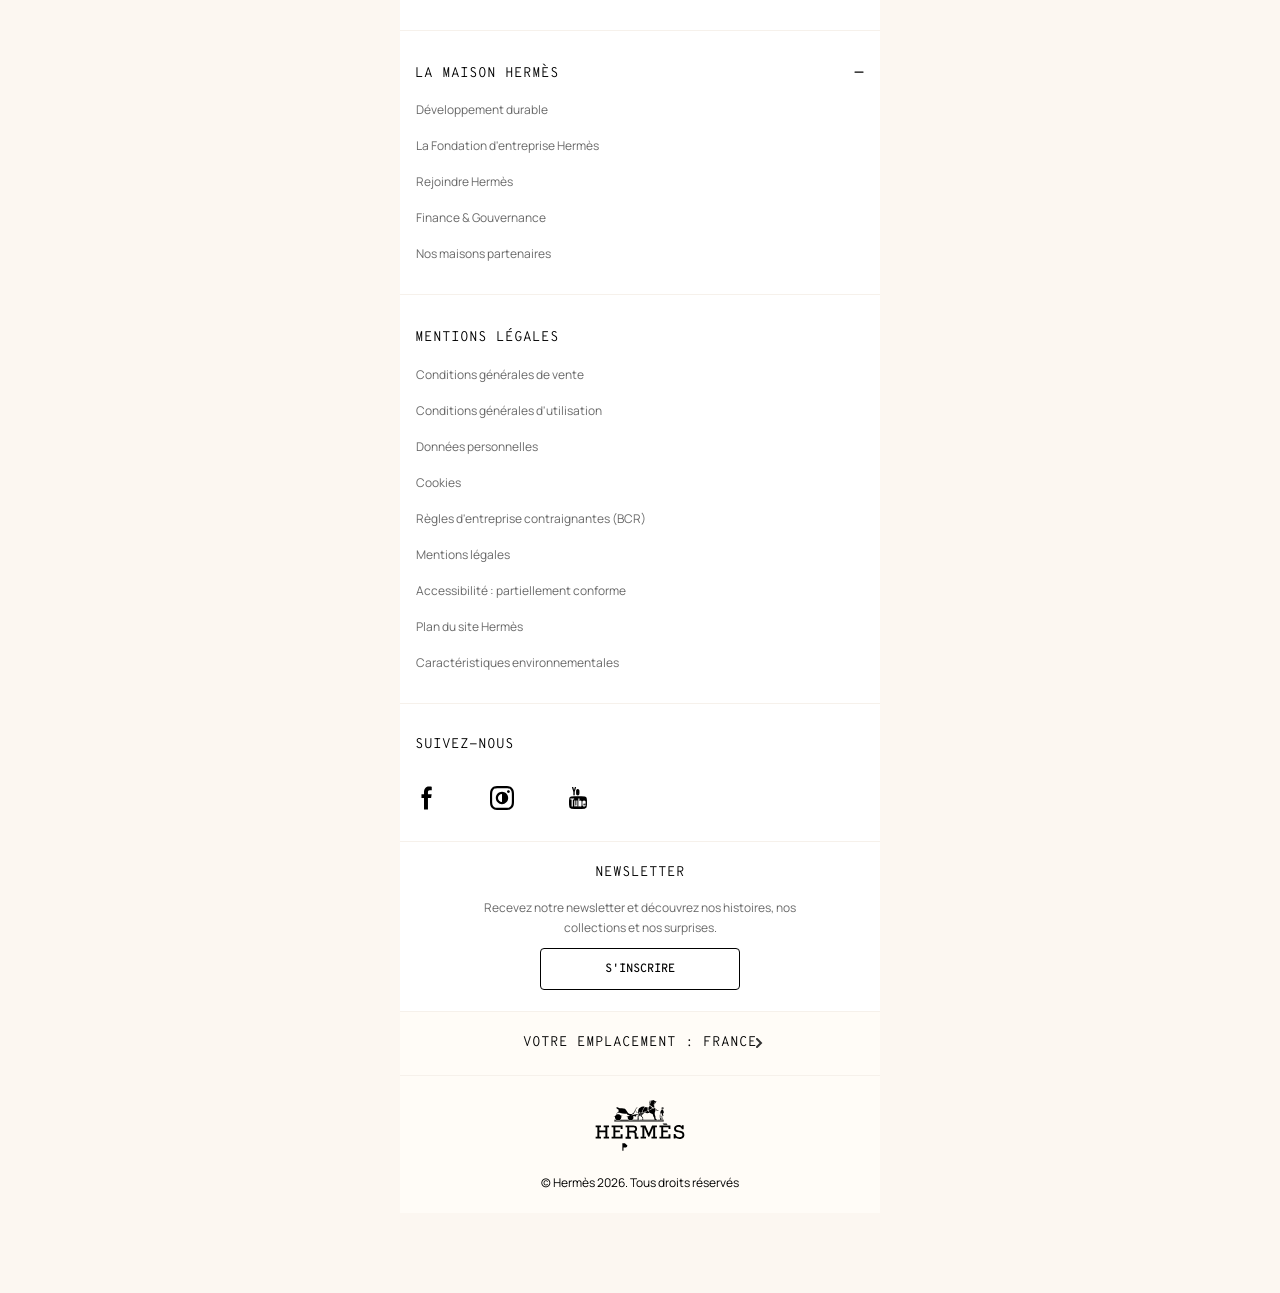
==== commit 054282e0: "Responsive viewport + safe-area + robust evade clamp - Layout now fills the viewport instead of bein" ====
--- a/index.html
+++ b/index.html
@@ -2,7 +2,9 @@
 <html lang="fr">
 <head>
   <meta charset="UTF-8" />
-  <meta name="viewport" content="width=390, initial-scale=1.0, maximum-scale=1.0, user-scalable=no" />
+  <meta name="viewport" content="width=device-width, initial-scale=1.0, maximum-scale=1.0, user-scalable=no, viewport-fit=cover" />
+  <meta name="theme-color" content="#fcf7f1" />
+  <meta name="apple-mobile-web-app-status-bar-style" content="default" />
   <title>Sac 24/24 - 29 | Hermès</title>
   <link rel="preconnect" href="https://fonts.googleapis.com" />
   <link rel="preconnect" href="https://fonts.gstatic.com" crossorigin />
@@ -260,6 +262,15 @@
       <p class="footer-copyright">© Hermès 2026. Tous droits réservés</p>
     </footer>
 
+    <!-- YIELD DIALOG (appears after 4 failed leaps) -->
+    <div id="yield-dialog" class="dialog" hidden>
+      <div class="dialog-card">
+        <img class="dialog-logo" src="assets/images/hermes-logo.svg" alt="Hermès" />
+        <p class="dialog-message">Cet article est disponible uniquement en boutique. Veuillez prendre rendez-vous auprès de votre conseiller.</p>
+        <button class="dialog-close">Compris</button>
+      </div>
+    </div>
+
     <!-- STICKY BOTTOM ACTION BAR -->
     <div class="sticky-bar">
       <button class="apple-pay-btn" aria-label="Apple Pay">
--- a/style.css
+++ b/style.css
@@ -17,11 +17,12 @@
 }
 
 html, body {
-  background: #ddd;
+  background: var(--bg-page);
   font-family: 'Manrope', sans-serif;
   color: var(--ink);
   -webkit-font-smoothing: antialiased;
   -webkit-tap-highlight-color: transparent;
+  overflow-x: hidden;
 }
 
 img {
@@ -46,20 +47,22 @@
   list-style: none;
 }
 
-/* The phone-size device frame */
+/* The device fills the viewport — mobile-first, no fixed width */
 .device {
-  width: 390px;
+  width: 100%;
+  max-width: 480px;
   margin: 0 auto;
   background: var(--bg-page);
   position: relative;
   min-height: 100vh;
-  padding-bottom: 80px; /* room for sticky bar */
+  padding-top: env(safe-area-inset-top);
+  padding-bottom: calc(80px + env(safe-area-inset-bottom));
 }
 
 /* ---------- HEADER ---------- */
 .header {
   position: relative;
-  width: 390px;
+  width: 100%;
   height: 50px;
   background: var(--bg-page);
   padding: 0 15px;
@@ -96,8 +99,9 @@
 
 .header-logo {
   position: absolute;
-  left: 168.6px;
+  left: 50%;
   top: 4px;
+  transform: translateX(-50%);
   width: 60px;
   height: 36px;
 }
@@ -124,12 +128,12 @@
 /* ---------- HERO ---------- */
 .hero {
   position: relative;
-  width: 390px;
+  width: 100%;
 }
 
 .hero-image {
-  width: 390px;
-  height: 390px;
+  width: 100%;
+  aspect-ratio: 1 / 1;
   overflow: hidden;
 }
 
@@ -179,7 +183,7 @@
 .selector {
   background: var(--bg-selector);
   padding: 24px 15px;
-  width: 390px;
+  width: 100%;
 }
 
 .product-title {
@@ -253,7 +257,7 @@
 .details {
   background: var(--bg-card);
   padding: 16px 15px;
-  width: 390px;
+  width: 100%;
 }
 
 .details-description p {
@@ -350,7 +354,7 @@
 .story {
   padding: 32px 15px 24px;
   background: var(--bg-page);
-  width: 390px;
+  width: 100%;
 }
 
 .story-title {
@@ -394,14 +398,17 @@
 
 .story-video {
   margin-top: 16px;
-  width: 360px;
+  width: calc(100% - 30px);
+  margin-left: 0;
+  margin-right: 0;
   position: relative;
   background: var(--bg-card);
 }
 
 .video-thumb {
-  width: 360px;
-  height: 202.5px;
+  width: 100%;
+  aspect-ratio: 360 / 202.5;
+  height: auto;
   object-fit: cover;
   display: block;
 }
@@ -460,7 +467,7 @@
 .cross-sell {
   padding: 24px 15px 72px;
   background: var(--bg-page);
-  width: 390px;
+  width: 100%;
 }
 
 .cross-sell-title {
@@ -510,7 +517,8 @@
 
 /* ---------- BREADCRUMB ---------- */
 .breadcrumb {
-  width: 360px;
+  width: 100%;
+  max-width: 360px;
   margin: 0 auto;
   padding-top: 1.5px;
   display: flex;
@@ -537,14 +545,14 @@
 /* ---------- FOOTER ---------- */
 .footer {
   background: var(--bg-card);
-  width: 390px;
+  width: 100%;
   padding-bottom: 20px;
   display: flex;
   flex-direction: column;
 }
 
 .footer-section {
-  width: 390px;
+  width: 100%;
   padding: 0 15px;
 }
 
@@ -753,7 +761,8 @@
 }
 
 .footer-copyright {
-  width: 340px;
+  width: 100%;
+  max-width: 340px;
   margin: 21.5px auto 0;
   text-align: center;
   font-family: 'Manrope', sans-serif;
@@ -768,9 +777,10 @@
   bottom: 0;
   left: 50%;
   transform: translateX(-50%);
-  width: 390px;
+  width: 100%;
+  max-width: 480px;
   background: var(--bg-card);
-  padding: 16px;
+  padding: 16px 16px calc(16px + env(safe-area-inset-bottom));
   display: flex;
   justify-content: center;
   z-index: 100;
@@ -834,3 +844,64 @@
   color: #fff;
   white-space: nowrap;
 }
+
+/* ---------- YIELD DIALOG ---------- */
+.dialog {
+  position: fixed;
+  inset: 0;
+  background: rgba(252, 247, 241, 0.96);
+  display: flex;
+  align-items: center;
+  justify-content: center;
+  z-index: 200;
+  opacity: 0;
+  pointer-events: none;
+  transition: opacity 500ms ease-out;
+}
+
+.dialog.open {
+  opacity: 1;
+  pointer-events: auto;
+}
+
+.dialog[hidden] {
+  display: none;
+}
+
+.dialog-card {
+  width: 320px;
+  display: flex;
+  flex-direction: column;
+  align-items: center;
+  gap: 28px;
+  padding: 40px 24px;
+  text-align: center;
+}
+
+.dialog-logo {
+  width: 80px;
+  height: 48px;
+}
+
+.dialog-message {
+  font-family: 'EB Garamond', serif;
+  font-style: italic;
+  font-weight: 500;
+  font-size: 22px;
+  line-height: 30px;
+  color: var(--ink);
+}
+
+.dialog-close {
+  font-family: 'Overpass Mono', monospace;
+  font-weight: 500;
+  font-size: 12px;
+  line-height: 16px;
+  letter-spacing: 0.06em;
+  text-transform: uppercase;
+  color: var(--ink);
+  padding: 12px 32px;
+  border: 1px solid var(--ink);
+  border-radius: 2px;
+  background: transparent;
+}
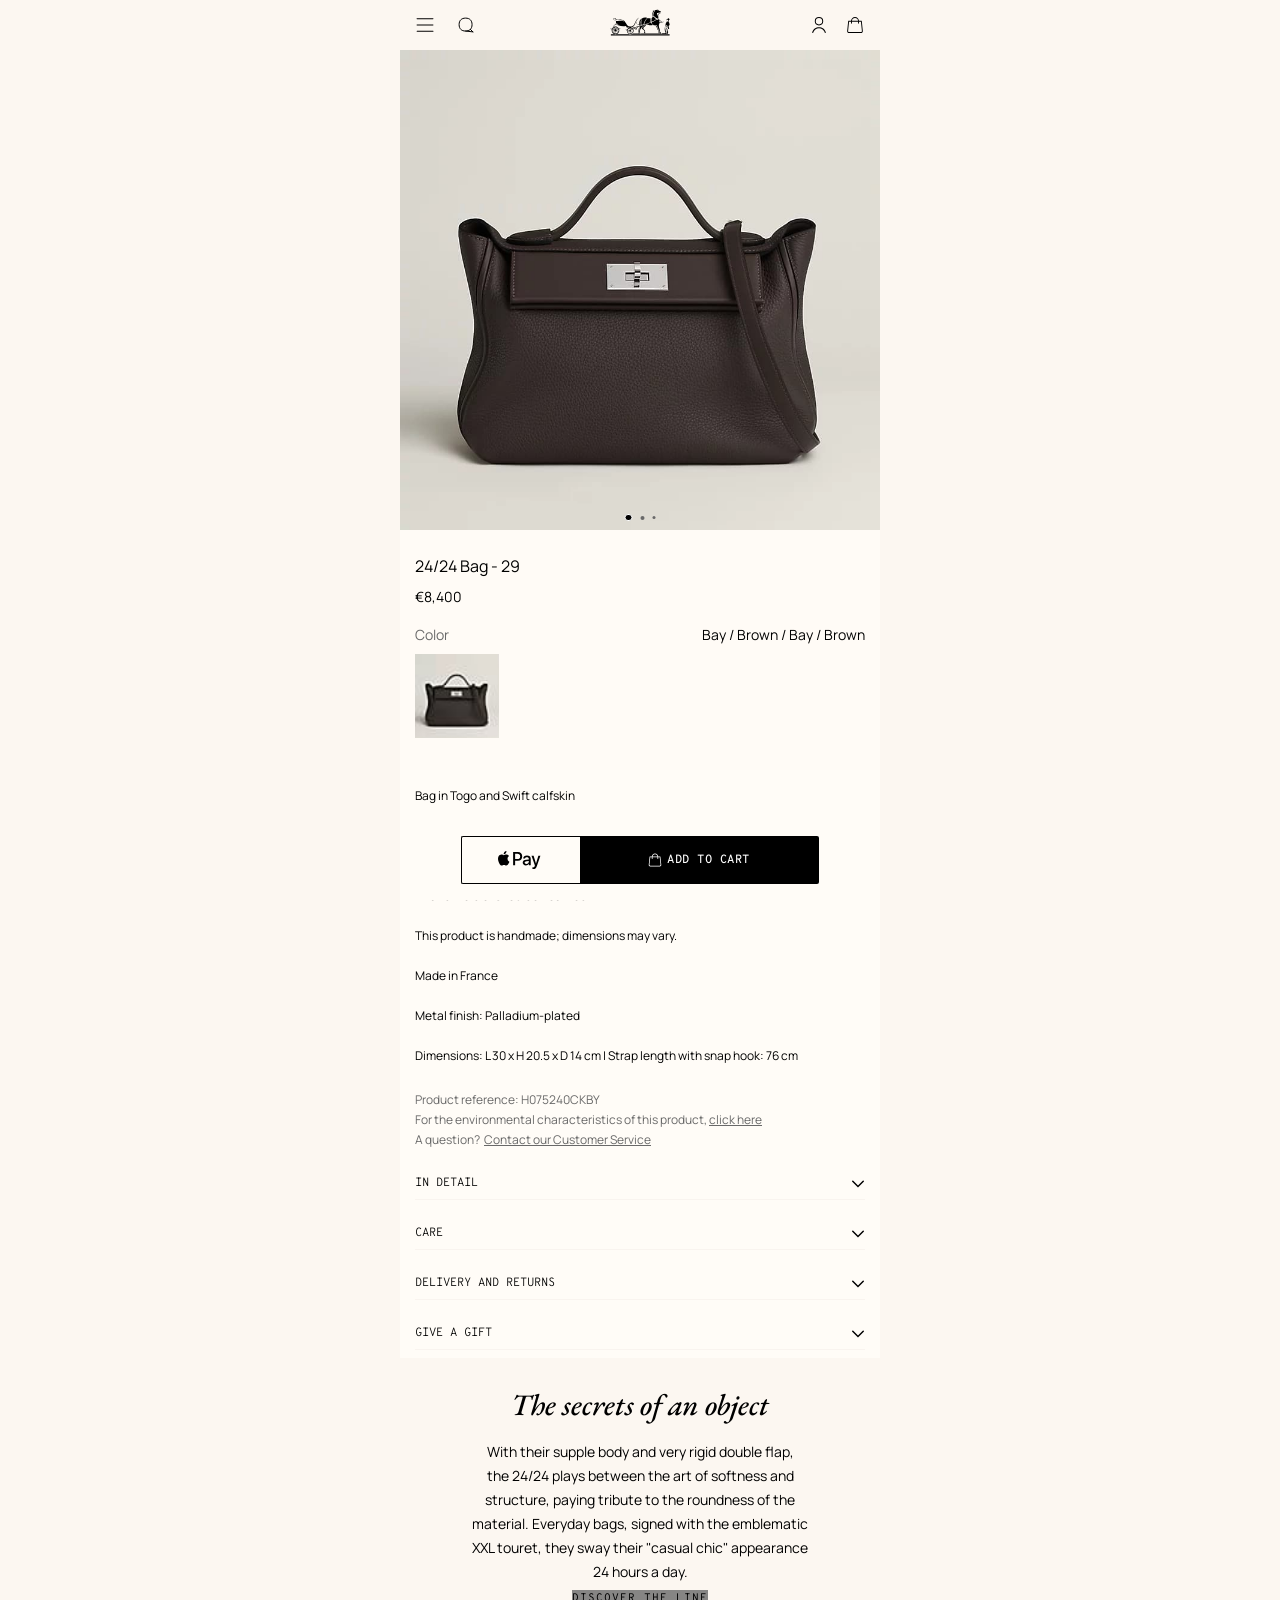
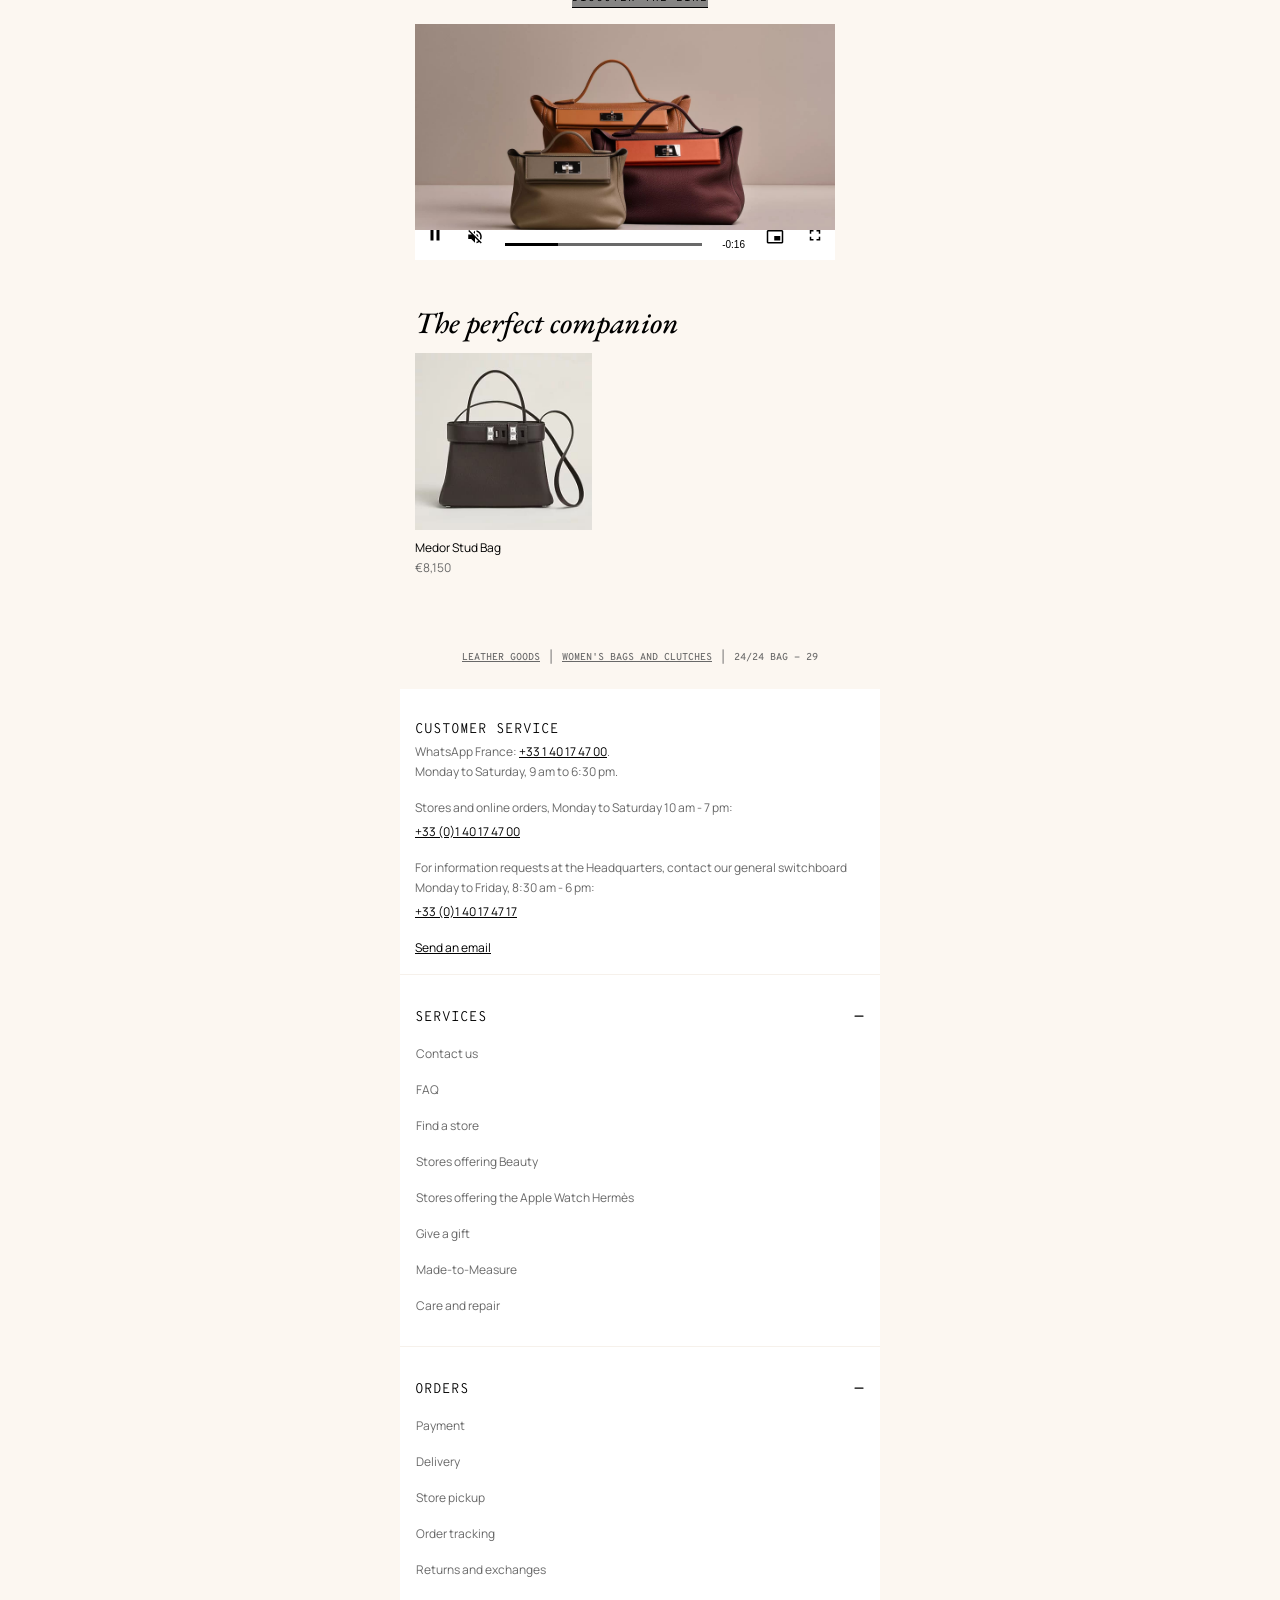
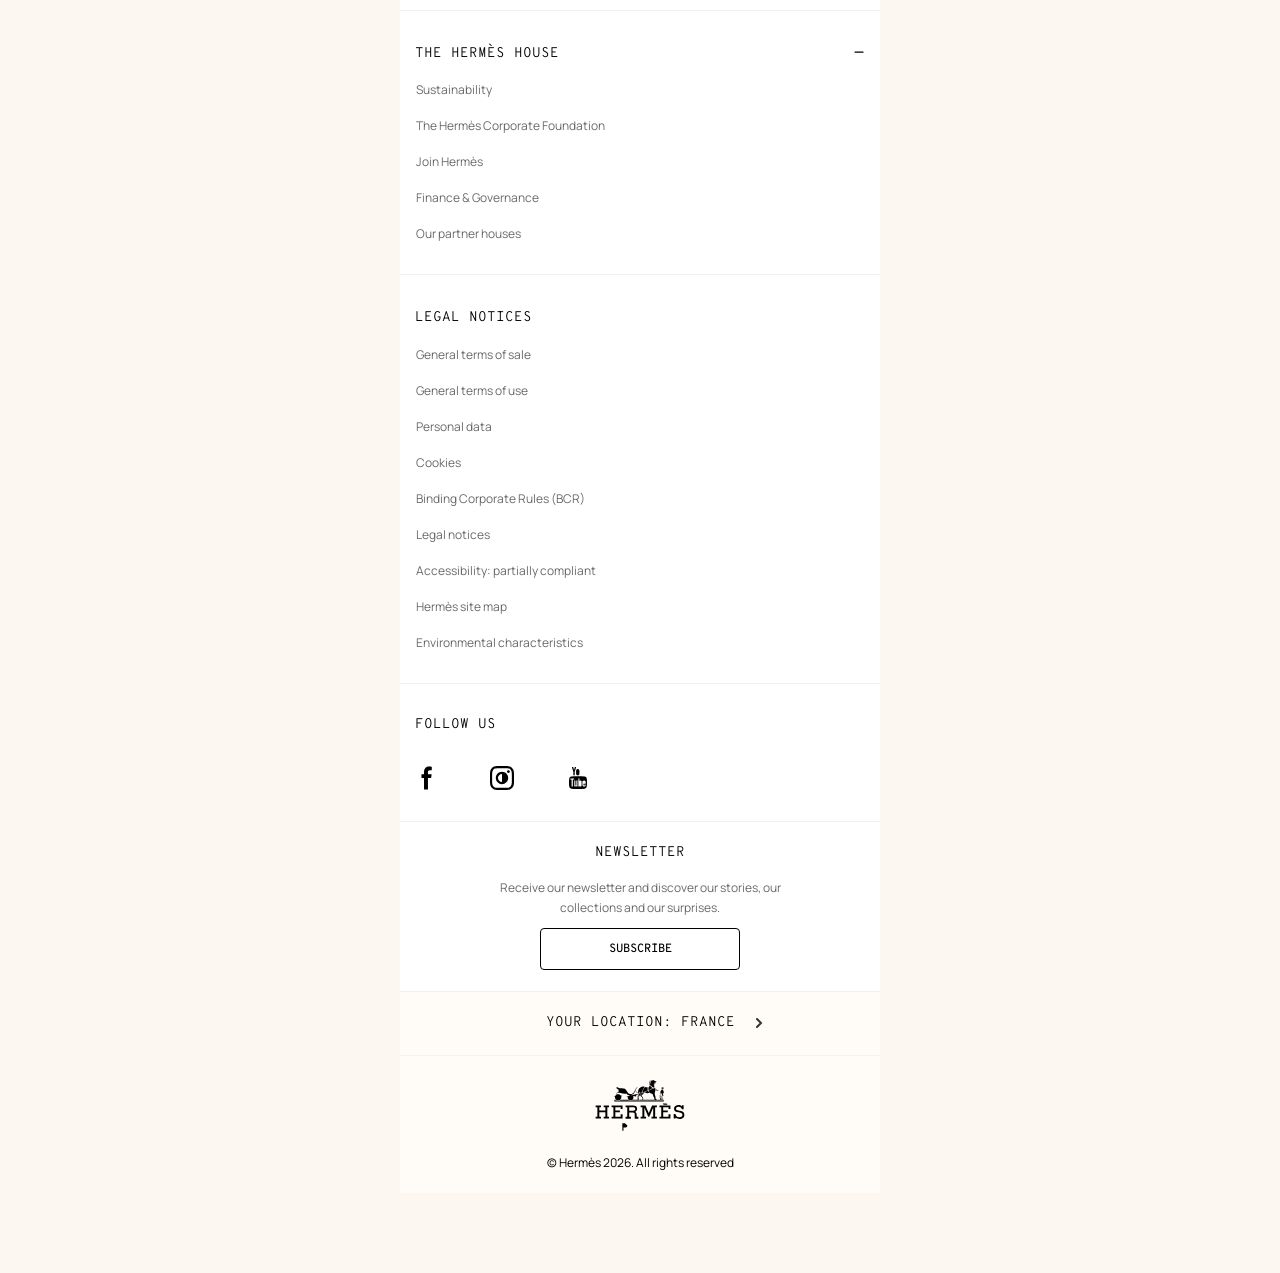
==== commit cdbf754d: "English copy + choreographed leap positions - Full English translation across index.html (title, pro" ====
--- a/index.html
+++ b/index.html
@@ -1,11 +1,11 @@
 <!DOCTYPE html>
-<html lang="fr">
+<html lang="en">
 <head>
   <meta charset="UTF-8" />
   <meta name="viewport" content="width=device-width, initial-scale=1.0, maximum-scale=1.0, user-scalable=no, viewport-fit=cover" />
   <meta name="theme-color" content="#fcf7f1" />
   <meta name="apple-mobile-web-app-status-bar-style" content="default" />
-  <title>Sac 24/24 - 29 | Hermès</title>
+  <title>24/24 Bag - 29 | Hermès</title>
   <link rel="preconnect" href="https://fonts.googleapis.com" />
   <link rel="preconnect" href="https://fonts.gstatic.com" crossorigin />
   <link href="https://fonts.googleapis.com/css2?family=EB+Garamond:ital,wght@1,500&family=Manrope:wght@400&family=Overpass+Mono:wght@300;400;500&display=swap" rel="stylesheet" />
@@ -19,16 +19,16 @@
       <button class="header-icon header-menu" aria-label="Menu">
         <img src="assets/images/menu-icon.svg" alt="" />
       </button>
-      <button class="header-icon header-search" aria-label="Rechercher">
+      <button class="header-icon header-search" aria-label="Search">
         <img src="assets/images/search-icon.svg" alt="" />
       </button>
       <a href="#" class="header-logo" aria-label="Hermès">
         <img src="assets/images/hermes-logo.svg" alt="Hermès" />
       </a>
-      <button class="header-icon header-account" aria-label="Compte">
+      <button class="header-icon header-account" aria-label="Account">
         <img src="assets/images/header-account.svg" alt="" />
       </button>
-      <button class="header-icon header-bag" aria-label="Panier">
+      <button class="header-icon header-bag" aria-label="Bag">
         <img src="assets/images/header-bag.svg" alt="" />
       </button>
     </header>
@@ -39,7 +39,7 @@
       <!-- HERO CAROUSEL -->
       <section class="hero">
         <div class="hero-image">
-          <img src="assets/images/hero-bag.jpg" alt="Sac 24/24 - 29" />
+          <img src="assets/images/hero-bag.jpg" alt="24/24 Bag - 29" />
         </div>
         <div class="hero-dots" aria-hidden="true">
           <span class="dot dot-active"></span>
@@ -50,16 +50,16 @@
 
       <!-- SELECTOR / TITLE / PRICE / VARIANTS -->
       <section class="selector">
-        <h1 class="product-title">Sac 24/24 - 29</h1>
-        <div class="product-price">8 400 €</div>
+        <h1 class="product-title">24/24 Bag - 29</h1>
+        <div class="product-price">€8,400</div>
         <div class="variant-group">
           <div class="variant-header">
-            <span class="variant-label">Couleur</span>
-            <span class="variant-value">Bai / Brun / Bai / Brun</span>
+            <span class="variant-label">Color</span>
+            <span class="variant-value">Bay / Brown / Bay / Brown</span>
           </div>
           <ul class="variant-swatches">
             <li class="swatch swatch-active">
-              <img src="assets/images/color-swatch.jpg" alt="Bai / Brun / Bai / Brun" />
+              <img src="assets/images/color-swatch.jpg" alt="Bay / Brown / Bay / Brown" />
             </li>
           </ul>
         </div>
@@ -68,36 +68,36 @@
       <!-- PRODUCT DETAILS -->
       <section class="details">
         <div class="details-description">
-          <p>Sac en veau Togo et veau Swift</p>
-          <p>- Poche intérieure zippée<br>- Poche arrière extérieure plaquée<br>- Bandoulière amovible<br>- Porté main ou épaule</p>
-          <p>Ce produit est fabriqué à la main, les dimensions peuvent varier.</p>
-        </div>
-        <p class="details-line">Fabriqué en France</p>
-        <p class="details-line">Finition métallique : Palladié</p>
-        <p class="details-line">Dimensions : L 30 x H 20,5 x P 14 cm | Longueur de la bandoulière<br>avec mousqueton : 76 cm</p>
+          <p>Bag in Togo and Swift calfskin</p>
+          <p>- Zipped inside pocket<br>- Patch pocket on back<br>- Removable shoulder strap<br>- Hand-held or shoulder-carried</p>
+          <p>This product is handmade; dimensions may vary.</p>
+        </div>
+        <p class="details-line">Made in France</p>
+        <p class="details-line">Metal finish: Palladium-plated</p>
+        <p class="details-line">Dimensions: L 30 x H 20.5 x D 14 cm | Strap length with snap hook: 76 cm</p>
 
         <div class="details-footer">
-          <p class="ref">Référence du produit :  H075240CKBY</p>
-          <p class="env">Pour consulter les caractéristiques environnementales de ce produit, <a href="#">cliquez ici</a></p>
-          <p class="contact">Une question ? <a href="#">Contactez notre Service Clients</a></p>
+          <p class="ref">Product reference:  H075240CKBY</p>
+          <p class="env">For the environmental characteristics of this product, <a href="#">click here</a></p>
+          <p class="contact">A question? <a href="#">Contact our Customer Service</a></p>
         </div>
 
         <!-- EXPANSION PANELS -->
         <div class="panels">
           <button class="panel">
-            <span class="panel-label">DANS LE DÉTAIL</span>
-            <img class="panel-icon" src="assets/images/plus-icon.svg" alt="" />
-          </button>
-          <button class="panel">
-            <span class="panel-label">ENTRETIEN</span>
-            <img class="panel-icon" src="assets/images/plus-icon.svg" alt="" />
-          </button>
-          <button class="panel">
-            <span class="panel-label">LIVRAISON ET RETOURS</span>
-            <img class="panel-icon" src="assets/images/plus-icon.svg" alt="" />
-          </button>
-          <button class="panel">
-            <span class="panel-label">OFFRIR UN CADEAU</span>
+            <span class="panel-label">IN DETAIL</span>
+            <img class="panel-icon" src="assets/images/plus-icon.svg" alt="" />
+          </button>
+          <button class="panel">
+            <span class="panel-label">CARE</span>
+            <img class="panel-icon" src="assets/images/plus-icon.svg" alt="" />
+          </button>
+          <button class="panel">
+            <span class="panel-label">DELIVERY AND RETURNS</span>
+            <img class="panel-icon" src="assets/images/plus-icon.svg" alt="" />
+          </button>
+          <button class="panel">
+            <span class="panel-label">GIVE A GIFT</span>
             <img class="panel-icon" src="assets/images/plus-icon.svg" alt="" />
           </button>
         </div>
@@ -105,16 +105,16 @@
 
       <!-- STORY BEHIND -->
       <section class="story">
-        <h2 class="story-title">Les secrets d'un objet</h2>
+        <h2 class="story-title">The secrets of an object</h2>
         <p class="story-body">
-          Avec leur corps souple et leur double rabat très rigide,<br>
-          les 24/24 jouent entre art du flou et de la structure et<br>
-          rendent hommage à la rondeur de la matière.<br>
-          Sacs du quotidien, signés de l'emblématique touret en<br>
-          version XXL, ils chaloupent leur allure « décontractée<br>
-          chic » 24 heures sur 24.
+          With their supple body and very rigid double flap,<br>
+          the 24/24 plays between the art of softness and<br>
+          structure, paying tribute to the roundness of the<br>
+          material. Everyday bags, signed with the emblematic<br>
+          XXL touret, they sway their "casual chic" appearance<br>
+          24 hours a day.
         </p>
-        <a class="story-link" href="#">DÉCOUVREZ LA LIGNE</a>
+        <a class="story-link" href="#">DISCOVER THE LINE</a>
 
         <div class="story-video">
           <img class="video-thumb" src="assets/images/video-thumb.jpg" alt="" />
@@ -133,23 +133,23 @@
 
       <!-- CROSS-SELL -->
       <section class="cross-sell">
-        <h2 class="cross-sell-title">Le compagnon idéal</h2>
+        <h2 class="cross-sell-title">The perfect companion</h2>
         <a class="cross-sell-item" href="#">
           <div class="cross-sell-image">
-            <img src="assets/images/medor-clous.jpg" alt="Sac Médor Clous" />
+            <img src="assets/images/medor-clous.jpg" alt="Medor Stud Bag" />
           </div>
-          <h3 class="cross-sell-name">Sac Médor Clous</h3>
-          <p class="cross-sell-price">8 150 €</p>
+          <h3 class="cross-sell-name">Medor Stud Bag</h3>
+          <p class="cross-sell-price">€8,150</p>
         </a>
       </section>
 
       <!-- BREADCRUMB -->
       <nav class="breadcrumb">
-        <a class="crumb crumb-link" href="#">MAROQUINERIE</a>
+        <a class="crumb crumb-link" href="#">LEATHER GOODS</a>
         <span class="crumb-sep">|</span>
-        <a class="crumb crumb-link" href="#">SACS ET POCHETTES FEMME</a>
+        <a class="crumb crumb-link" href="#">WOMEN'S BAGS AND CLUTCHES</a>
         <span class="crumb-sep">|</span>
-        <span class="crumb">SAC 24/24 - 29</span>
+        <span class="crumb">24/24 BAG - 29</span>
       </nav>
 
     </main>
@@ -157,18 +157,18 @@
     <!-- FOOTER -->
     <footer class="footer">
       <section class="footer-section footer-service">
-        <h4 class="footer-heading">SERVICE CLIENT</h4>
+        <h4 class="footer-heading">CUSTOMER SERVICE</h4>
         <p class="footer-text">
-          <span class="muted">Whatsapp France: </span><a href="#">+33 1 40 17 47 00</a><span class="muted">.</span><br>
-          <span class="muted">Du lundi au samedi de 9h à 18h30. </span>
+          <span class="muted">WhatsApp France: </span><a href="#">+33 1 40 17 47 00</a><span class="muted">.</span><br>
+          <span class="muted">Monday to Saturday, 9 am to 6:30 pm.</span>
         </p>
-        <p class="footer-text muted">Magasins et commandes en ligne du lundi au samedi 10h - 19h :</p>
+        <p class="footer-text muted">Stores and online orders, Monday to Saturday 10 am - 7 pm:</p>
         <a class="footer-link" href="#">+33 (0)1 40 17 47 00</a>
 
-        <p class="footer-text muted">Pour les demandes d'information au Siège, contactez notre<br>Standard général du lundi au vendredi 8h30 - 18h :</p>
+        <p class="footer-text muted">For information requests at the Headquarters, contact our general switchboard Monday to Friday, 8:30 am - 6 pm:</p>
         <a class="footer-link" href="#">+33 (0)1 40 17 47 17</a>
 
-        <a class="footer-link footer-email" href="#">Envoyer un e-mail</a>
+        <a class="footer-link footer-email" href="#">Send an email</a>
       </section>
 
       <section class="footer-section footer-collapse">
@@ -177,64 +177,64 @@
           <img src="assets/images/footer-arrow.svg" alt="" />
         </button>
         <ul class="footer-list">
-          <li>Nous contacter</li>
-          <li>Questions fréquentes</li>
-          <li>Trouver un magasin</li>
-          <li>Points de vente proposant la beauté</li>
-          <li>Points de vente proposant l'Apple Watch Hermès</li>
-          <li>Offrir un cadeau</li>
-          <li>Le Sur-mesure</li>
-          <li>L'entretien et la réparation</li>
+          <li>Contact us</li>
+          <li>FAQ</li>
+          <li>Find a store</li>
+          <li>Stores offering Beauty</li>
+          <li>Stores offering the Apple Watch Hermès</li>
+          <li>Give a gift</li>
+          <li>Made-to-Measure</li>
+          <li>Care and repair</li>
         </ul>
       </section>
 
       <section class="footer-section footer-collapse">
         <button class="footer-group-head">
-          <span>COMMANDES</span>
+          <span>ORDERS</span>
           <img src="assets/images/footer-arrow.svg" alt="" />
         </button>
         <ul class="footer-list">
-          <li>Paiement</li>
-          <li>Livraison</li>
-          <li>Retrait en magasin</li>
-          <li>Suivi de commandes</li>
-          <li>Retour et échange</li>
+          <li>Payment</li>
+          <li>Delivery</li>
+          <li>Store pickup</li>
+          <li>Order tracking</li>
+          <li>Returns and exchanges</li>
         </ul>
       </section>
 
       <section class="footer-section footer-collapse">
         <button class="footer-group-head">
-          <span>LA MAISON HERMÈS</span>
+          <span>THE HERMÈS HOUSE</span>
           <img src="assets/images/footer-arrow.svg" alt="" />
         </button>
         <ul class="footer-list">
-          <li>Développement durable</li>
-          <li>La Fondation d'entreprise Hermès</li>
-          <li>Rejoindre Hermès</li>
-          <li>Finance &amp; Gouvernance</li>
-          <li>Nos maisons partenaires</li>
+          <li>Sustainability</li>
+          <li>The Hermès Corporate Foundation</li>
+          <li>Join Hermès</li>
+          <li>Finance &amp; Governance</li>
+          <li>Our partner houses</li>
         </ul>
       </section>
 
       <section class="footer-section footer-collapse footer-collapse-static">
         <div class="footer-group-head">
-          <span>MENTIONS LÉGALES</span>
-        </div>
-        <ul class="footer-list">
-          <li>Conditions générales de vente</li>
-          <li>Conditions générales d'utilisation</li>
-          <li>Données personnelles</li>
+          <span>LEGAL NOTICES</span>
+        </div>
+        <ul class="footer-list">
+          <li>General terms of sale</li>
+          <li>General terms of use</li>
+          <li>Personal data</li>
           <li>Cookies</li>
-          <li>Règles d'entreprise contraignantes (BCR)</li>
-          <li>Mentions légales</li>
-          <li>Accessibilité : partiellement conforme</li>
-          <li>Plan du site Hermès</li>
-          <li>Caractéristiques environnementales</li>
+          <li>Binding Corporate Rules (BCR)</li>
+          <li>Legal notices</li>
+          <li>Accessibility: partially compliant</li>
+          <li>Hermès site map</li>
+          <li>Environmental characteristics</li>
         </ul>
       </section>
 
       <section class="footer-section footer-social">
-        <h4 class="footer-heading">SUIVEZ-NOUS</h4>
+        <h4 class="footer-heading">FOLLOW US</h4>
         <div class="footer-social-icons">
           <a href="#"><img src="assets/images/social-1.svg" alt="" /></a>
           <a href="#"><img src="assets/images/social-2.svg" alt="" /></a>
@@ -244,13 +244,13 @@
 
       <section class="footer-section footer-newsletter">
         <h4 class="footer-heading footer-heading-center">NEWSLETTER</h4>
-        <p class="footer-text footer-text-center">Recevez notre newsletter et découvrez nos histoires, nos<br>collections et nos surprises.</p>
-        <button class="footer-newsletter-btn">S'INSCRIRE</button>
+        <p class="footer-text footer-text-center">Receive our newsletter and discover our stories, our<br>collections and our surprises.</p>
+        <button class="footer-newsletter-btn">SUBSCRIBE</button>
       </section>
 
       <section class="footer-section footer-country">
         <button class="footer-country-btn">
-          <span>VOTRE EMPLACEMENT : FRANCE</span>
+          <span>YOUR LOCATION: FRANCE</span>
           <img src="assets/images/country-arrow.svg" alt="" />
         </button>
       </section>
@@ -259,15 +259,15 @@
         <img src="assets/images/hermes-rider.svg" alt="Hermès" />
       </div>
 
-      <p class="footer-copyright">© Hermès 2026. Tous droits réservés</p>
+      <p class="footer-copyright">© Hermès 2026. All rights reserved</p>
     </footer>
 
     <!-- YIELD DIALOG (appears after 4 failed leaps) -->
     <div id="yield-dialog" class="dialog" hidden>
       <div class="dialog-card">
         <img class="dialog-logo" src="assets/images/hermes-logo.svg" alt="Hermès" />
-        <p class="dialog-message">Cet article est disponible uniquement en boutique. Veuillez prendre rendez-vous auprès de votre conseiller.</p>
-        <button class="dialog-close">Compris</button>
+        <p class="dialog-message">This piece is available in boutique only. Please contact your advisor to schedule an appointment.</p>
+        <button class="dialog-close">Understood</button>
       </div>
     </div>
 
@@ -276,9 +276,9 @@
       <button class="apple-pay-btn" aria-label="Apple Pay">
         <img src="assets/images/apple-pay-logo.svg" alt="Apple Pay" />
       </button>
-      <button id="add-to-cart" class="add-to-cart-btn" aria-label="Ajouter au panier">
+      <button id="add-to-cart" class="add-to-cart-btn" aria-label="Add to cart">
         <img class="cart-icon" src="assets/images/cart-icon.svg" alt="" />
-        <span class="cart-label">AJOUTER AU PANIER</span>
+        <span class="cart-label">ADD TO CART</span>
       </button>
     </div>
 
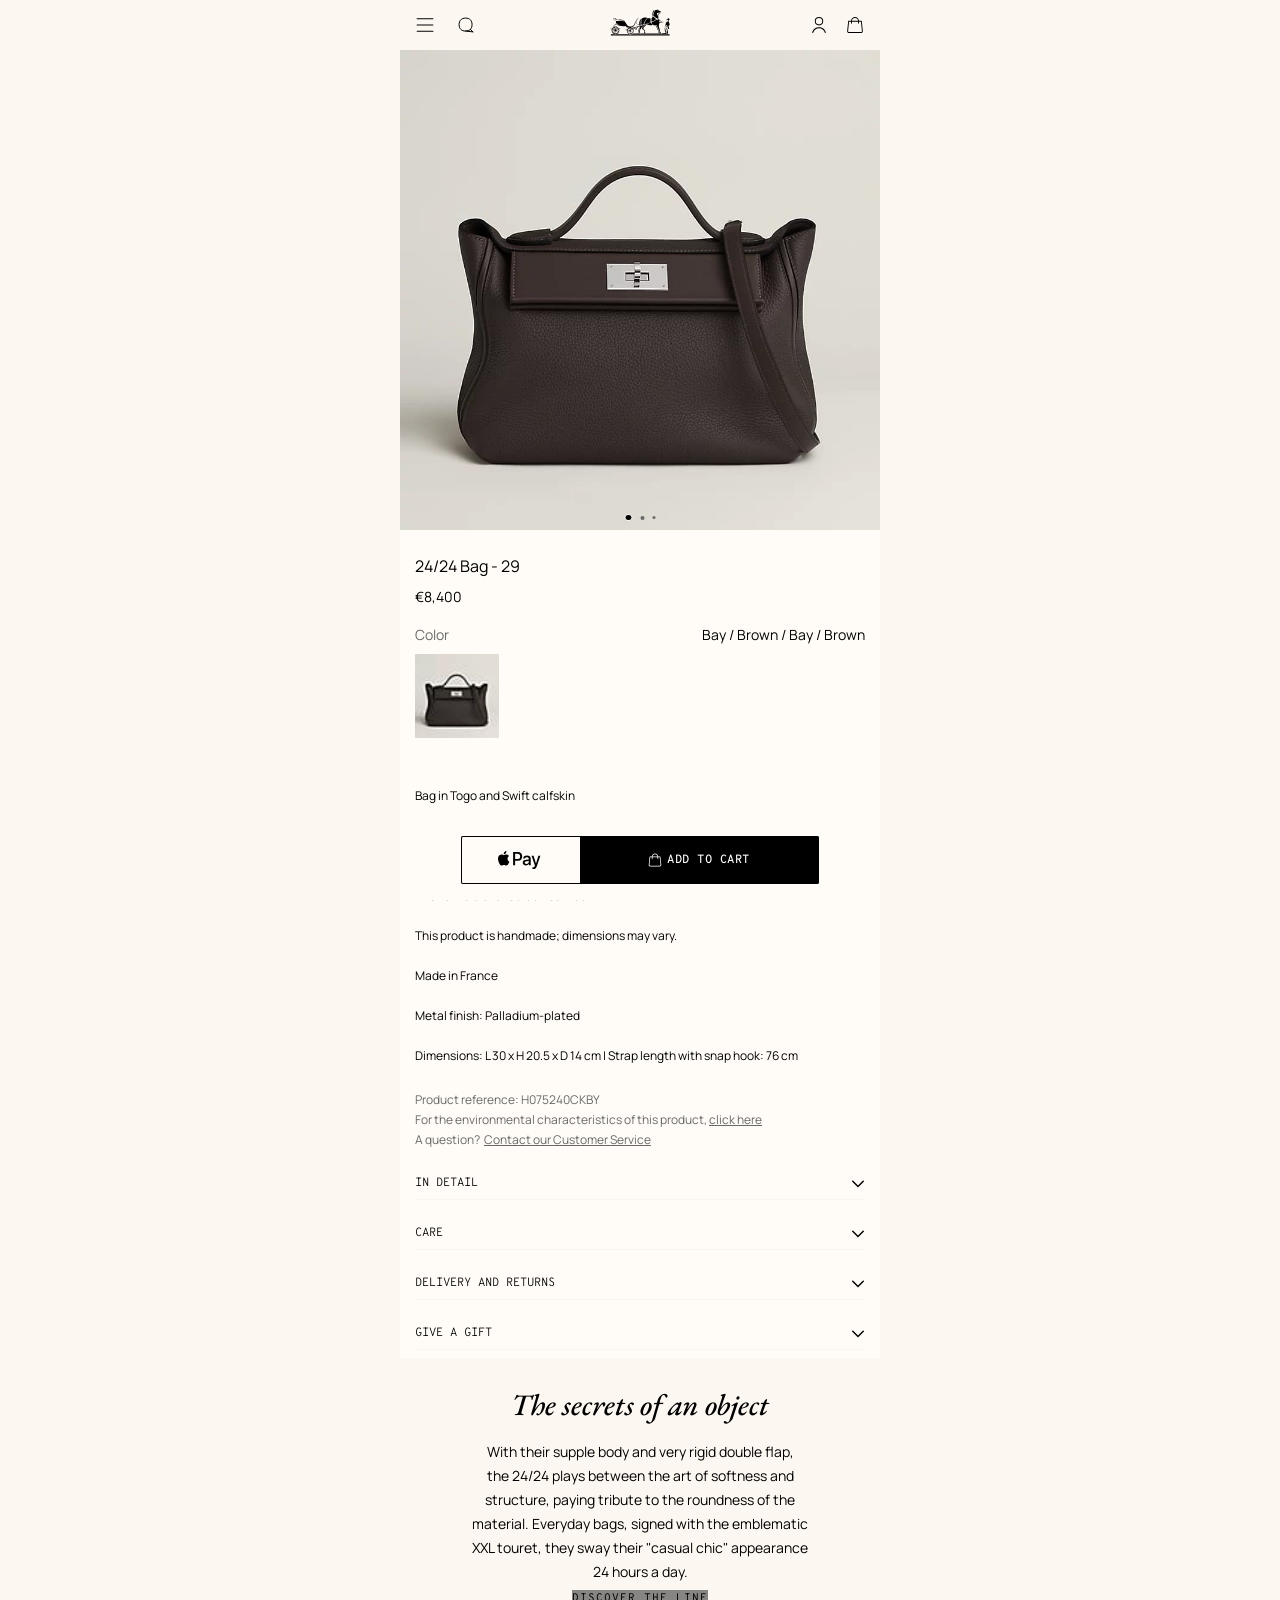
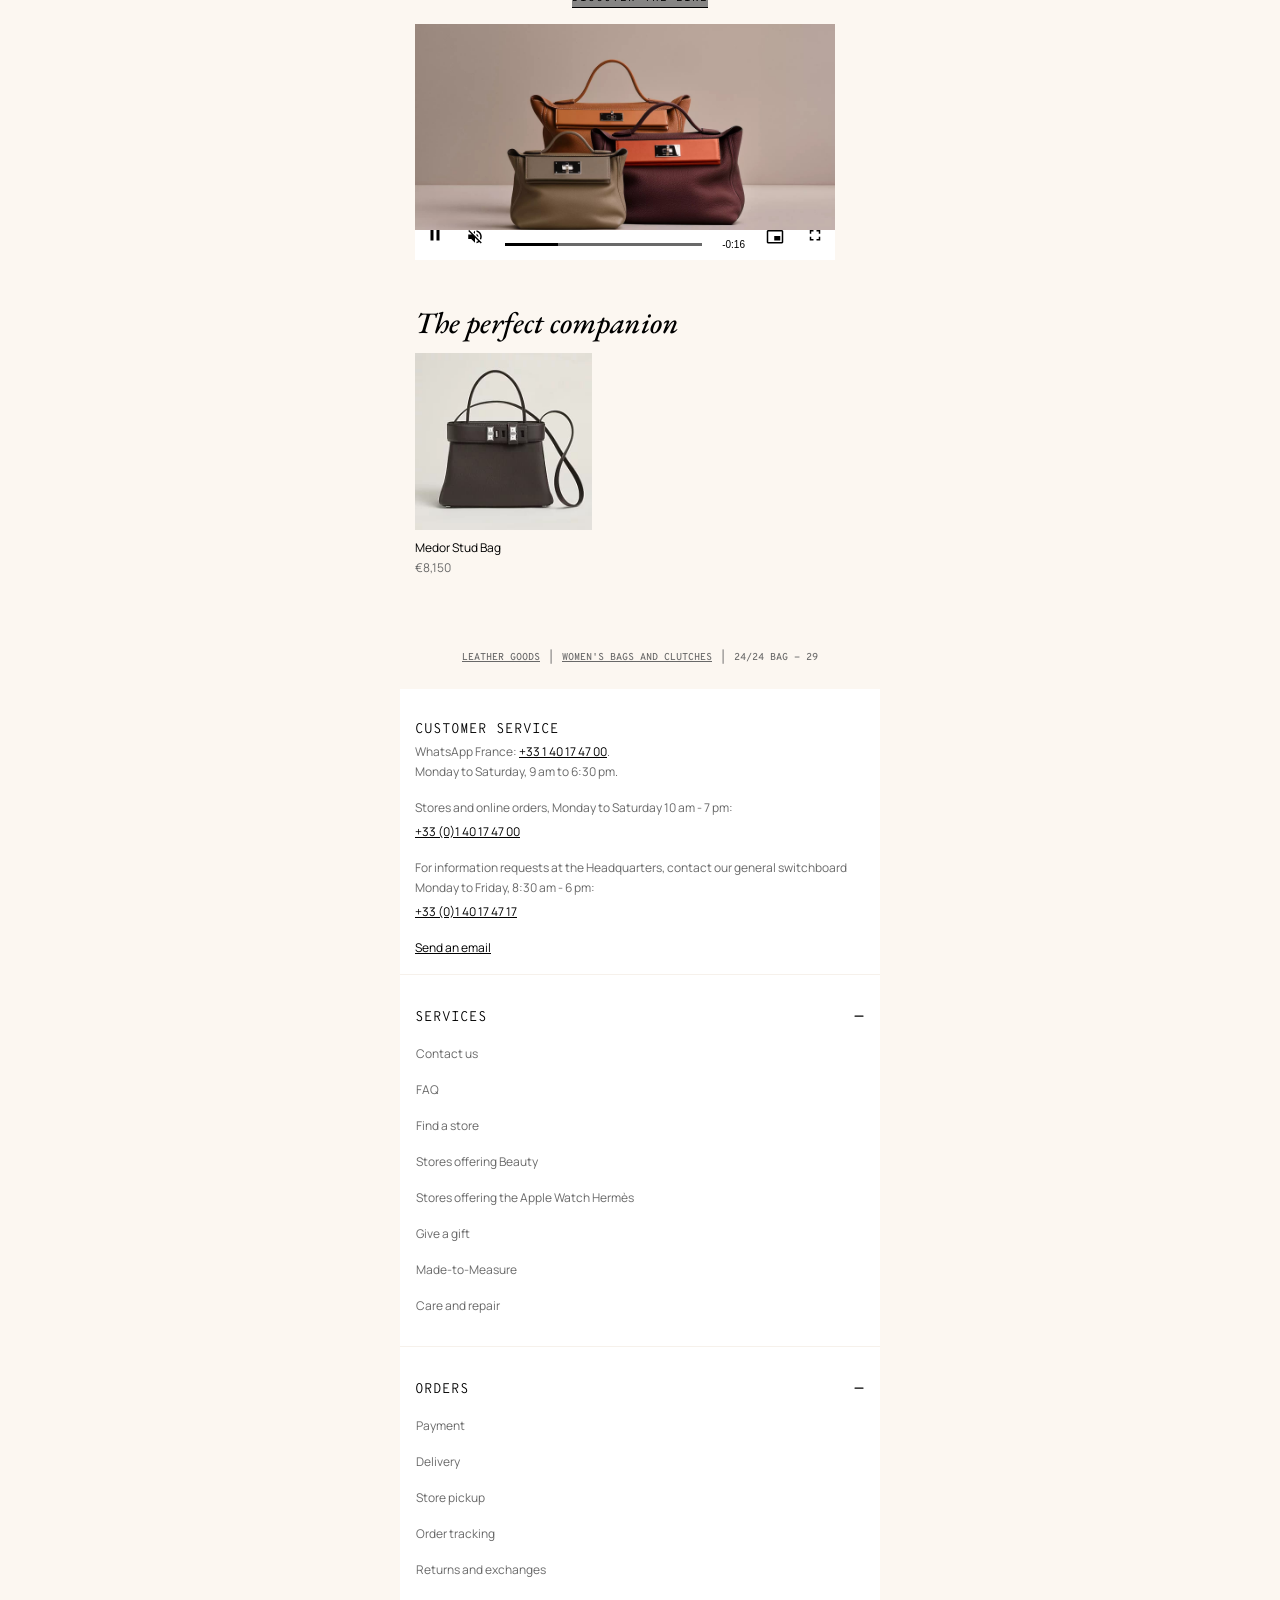
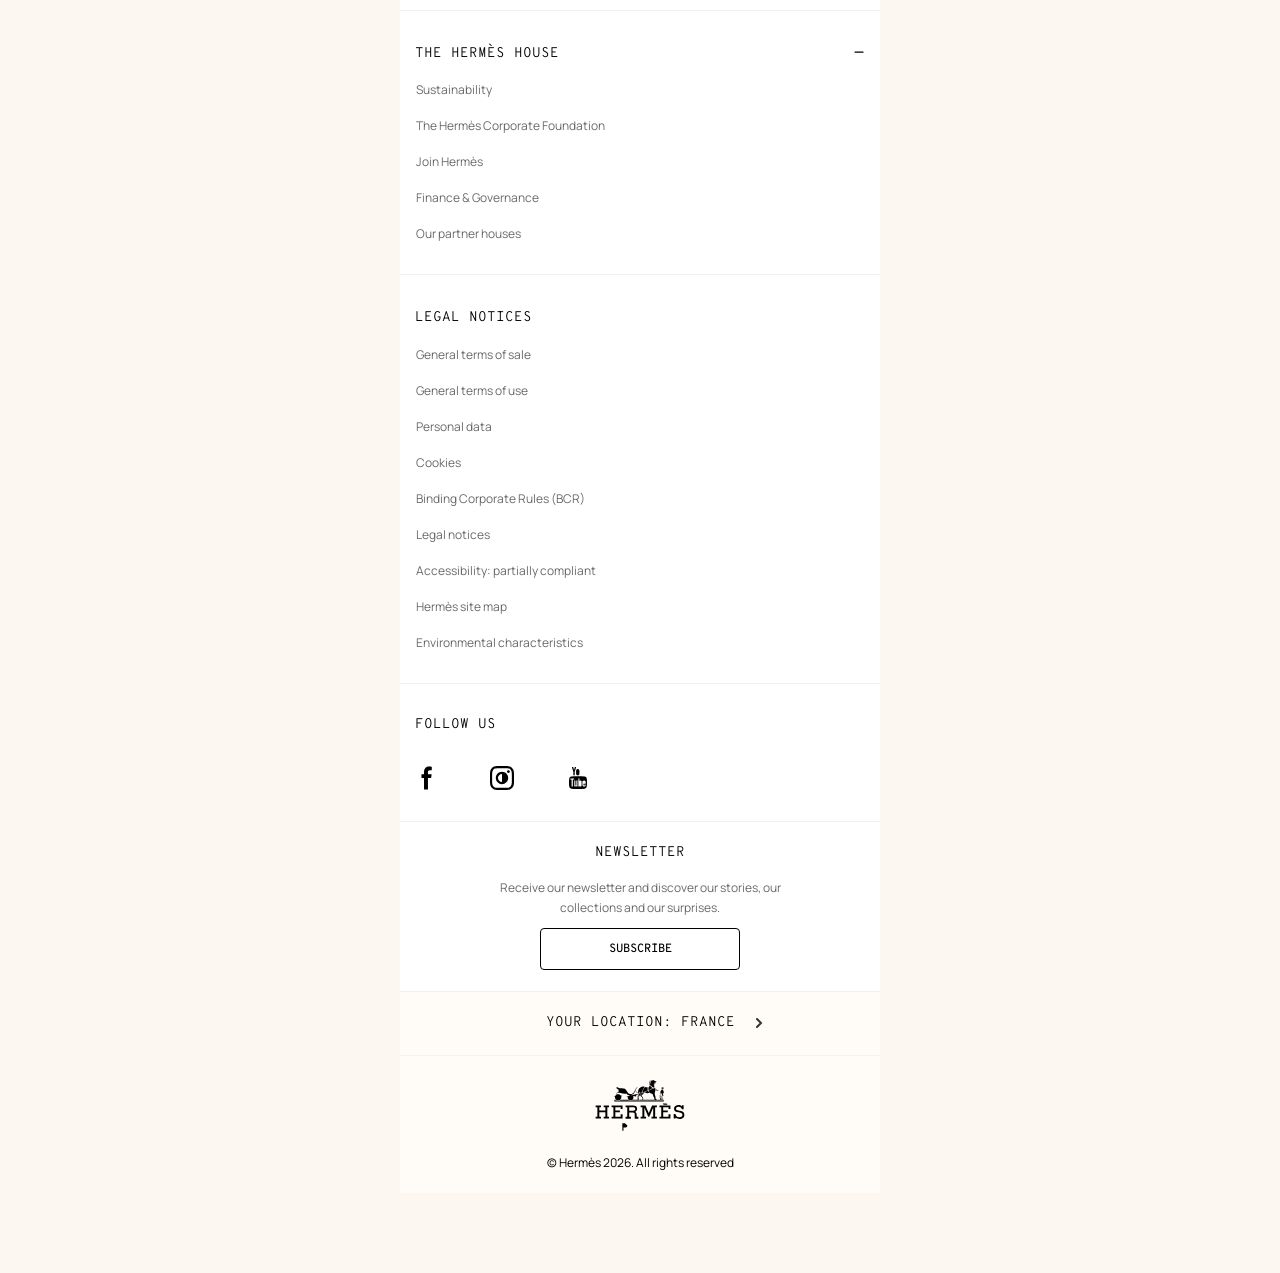
==== commit 8c345515: "Apple Pay permanent + empty cart slot + random crazy leaps - Apple Pay no longer hides/returns — it " ====
--- a/index.html
+++ b/index.html
@@ -266,7 +266,7 @@
     <div id="yield-dialog" class="dialog" hidden>
       <div class="dialog-card">
         <img class="dialog-logo" src="assets/images/hermes-logo.svg" alt="Hermès" />
-        <p class="dialog-message">This piece is available in boutique only. Please contact your advisor to schedule an appointment.</p>
+        <p class="dialog-message">Availability of this piece is determined by allocation. Please visit your nearest boutique to be introduced to one of our advisors.</p>
         <button class="dialog-close">Understood</button>
       </div>
     </div>
@@ -276,10 +276,13 @@
       <button class="apple-pay-btn" aria-label="Apple Pay">
         <img src="assets/images/apple-pay-logo.svg" alt="Apple Pay" />
       </button>
-      <button id="add-to-cart" class="add-to-cart-btn" aria-label="Add to cart">
-        <img class="cart-icon" src="assets/images/cart-icon.svg" alt="" />
-        <span class="cart-label">ADD TO CART</span>
-      </button>
+      <div class="add-to-cart-wrapper">
+        <span class="cart-slot" aria-hidden="true"></span>
+        <button id="add-to-cart" class="add-to-cart-btn" aria-label="Add to cart">
+          <img class="cart-icon" src="assets/images/cart-icon.svg" alt="" />
+          <span class="cart-label">ADD TO CART</span>
+        </button>
+      </div>
     </div>
 
   </div>
--- a/style.css
+++ b/style.css
@@ -799,11 +799,36 @@
   border-bottom: 1px solid #000;
   border-right: none;
   border-radius: 2px 0 0 2px;
+  transition: opacity 600ms cubic-bezier(0.22, 1, 0.36, 1);
+}
+
+.apple-pay-btn.hidden {
+  opacity: 0;
+  pointer-events: none;
 }
 
 .apple-pay-btn img {
   width: 44px;
   height: 20px;
+}
+
+/* Wrapper holds the button + the outlined slot that stays put behind it. */
+.add-to-cart-wrapper {
+  position: relative;
+  width: 238.66px;
+  height: 48px;
+  flex-shrink: 0;
+}
+
+.cart-slot {
+  position: absolute;
+  inset: 0;
+  border-top: 1px solid #000;
+  border-right: 1px solid #000;
+  border-bottom: 1px solid #000;
+  border-radius: 0 2px 2px 0;
+  pointer-events: none;
+  z-index: 0;
 }
 
 .add-to-cart-btn {
@@ -819,10 +844,25 @@
   border-bottom: 1px solid rgba(0, 0, 0, 0);
   border-right: 1px solid rgba(0, 0, 0, 0);
   border-radius: 0 2px 2px 0;
-  /* The transition is critical to the gag — slow, premium, never jittery. */
-  transition: transform 800ms cubic-bezier(0.22, 1, 0.36, 1);
+  /* Slow ease-out keeps the leaps elegant; background fade handles the
+     greyed-out "processing" state on the final click. */
+  transition:
+    transform 800ms cubic-bezier(0.22, 1, 0.36, 1),
+    background 400ms ease-out;
   will-change: transform;
   position: relative;
+  z-index: 1;
+}
+
+.add-to-cart-btn.processing {
+  background: #b8b8b8;
+  pointer-events: none;
+}
+
+.add-to-cart-btn.processing .cart-icon,
+.add-to-cart-btn.processing .cart-label {
+  opacity: 0.7;
+  transition: opacity 400ms ease-out;
 }
 
 .cart-icon {
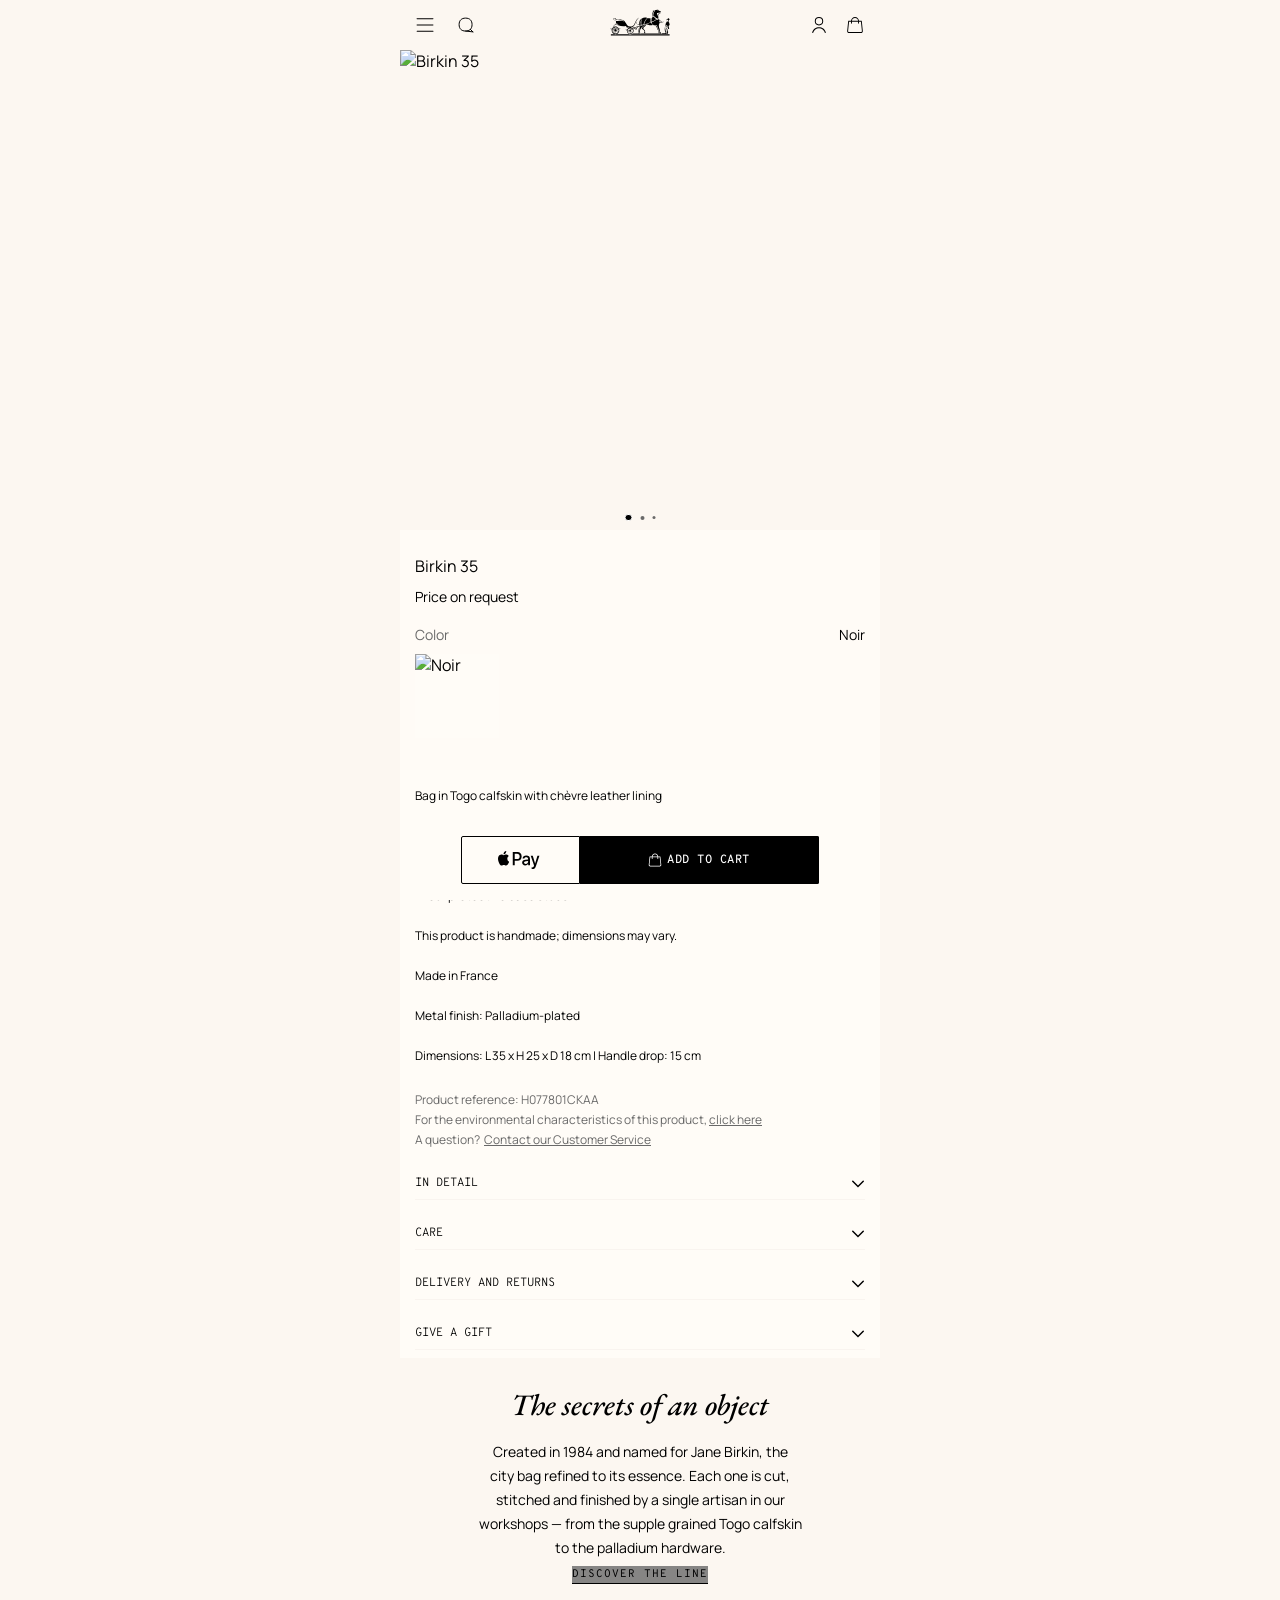
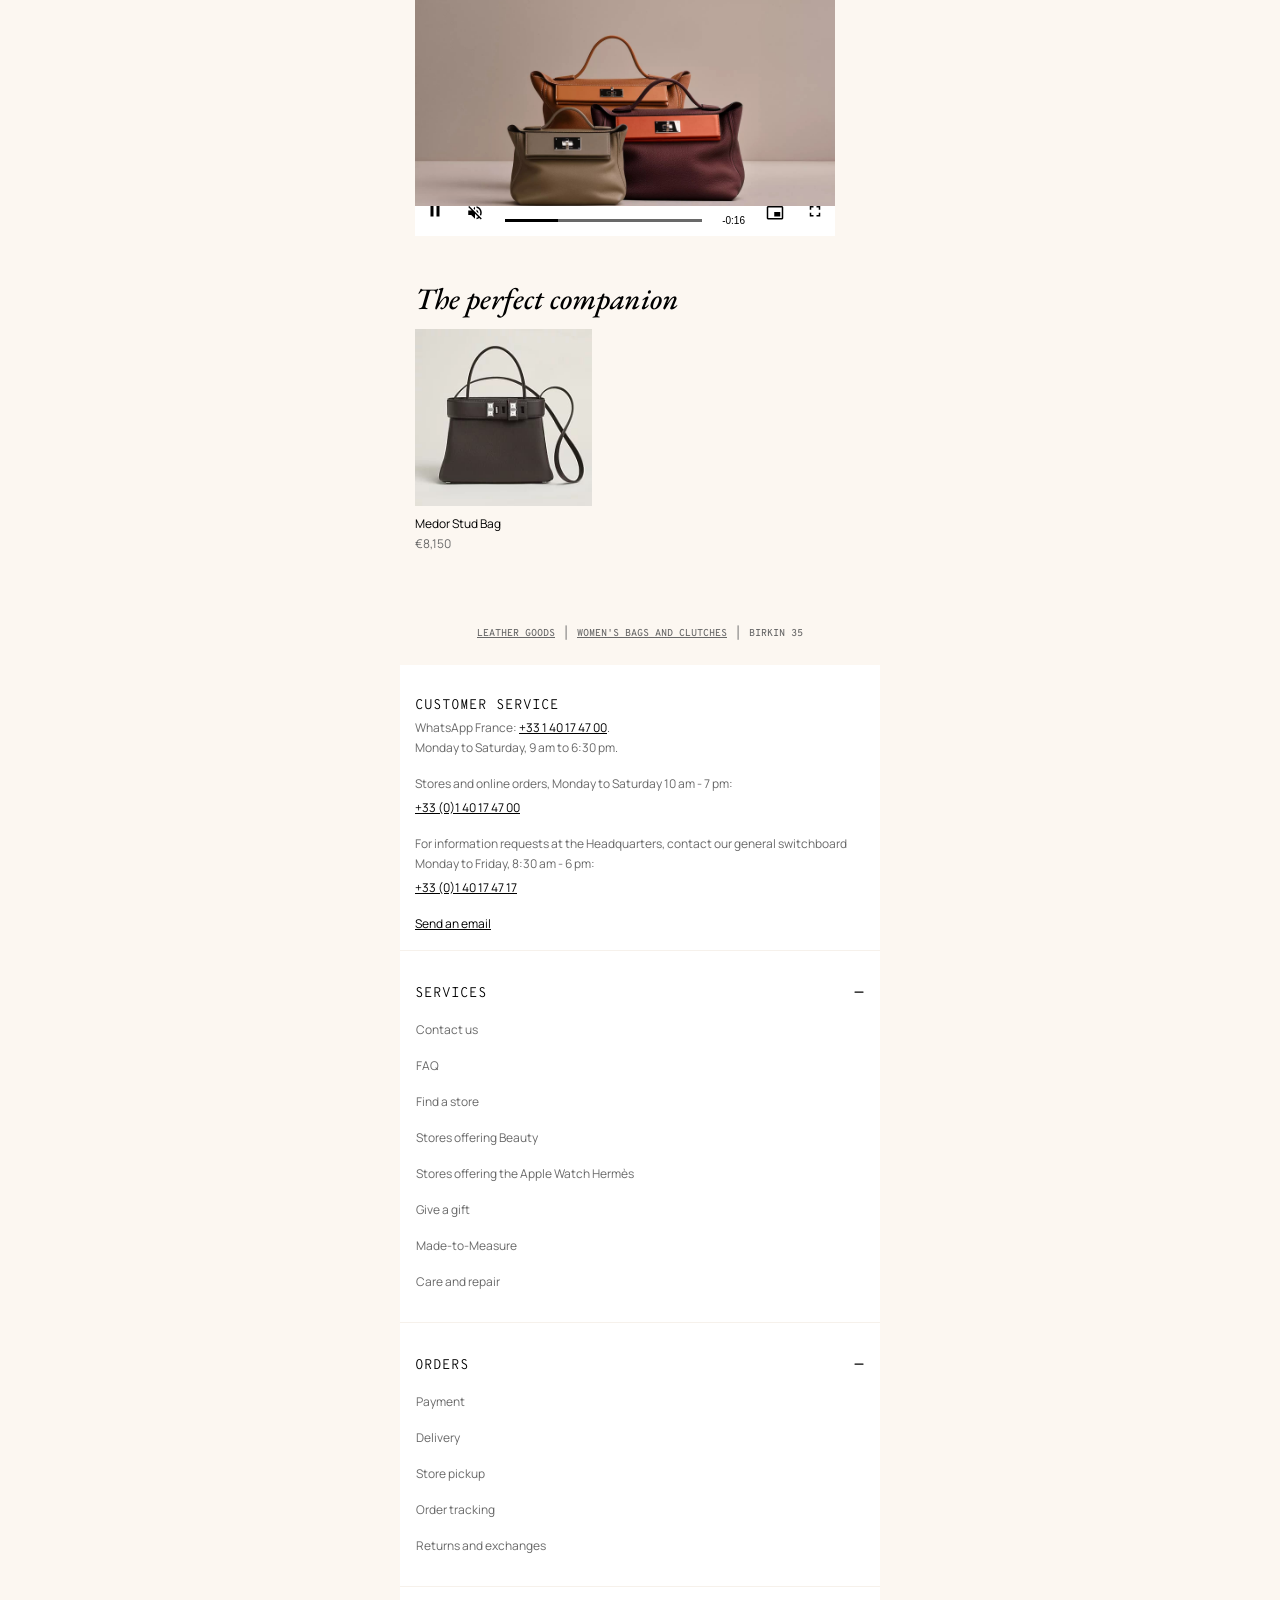
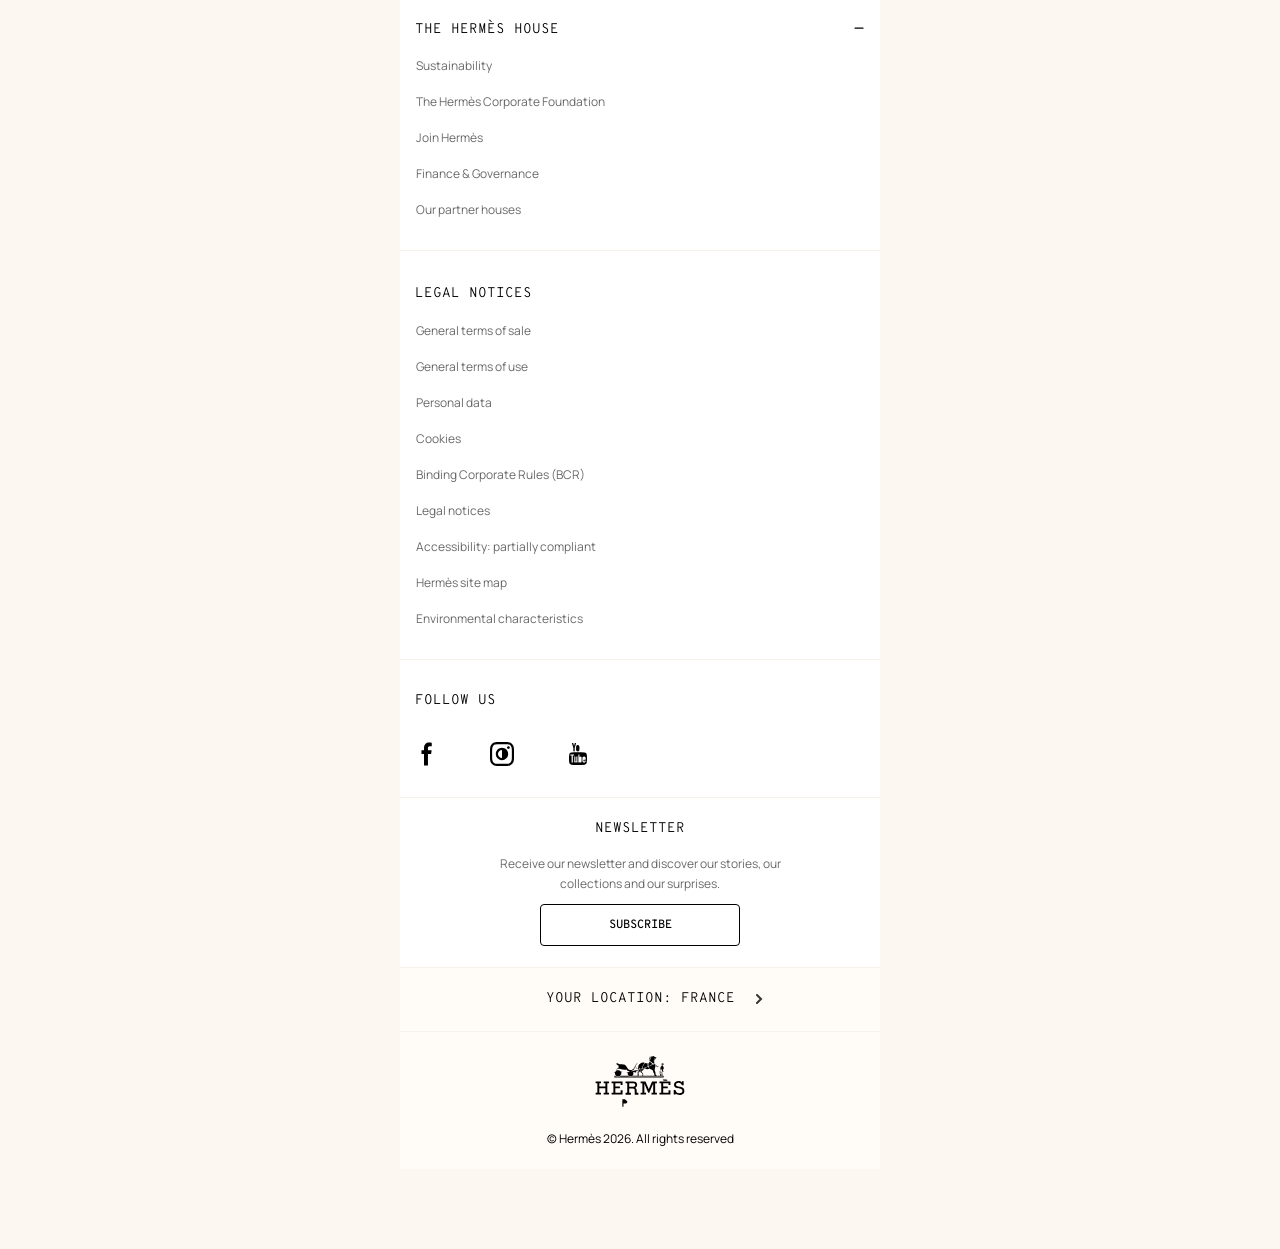
==== commit a343f91c: "Restore Hermès to root; scrap v1 Diesel; create /diesel/ folder Reverting the bad reorg: Hermès is b" ====
--- a/index.html
+++ b/index.html
@@ -5,7 +5,7 @@
   <meta name="viewport" content="width=device-width, initial-scale=1.0, maximum-scale=1.0, user-scalable=no, viewport-fit=cover" />
   <meta name="theme-color" content="#fcf7f1" />
   <meta name="apple-mobile-web-app-status-bar-style" content="default" />
-  <title>24/24 Bag - 29 | Hermès</title>
+  <title>Birkin 35 | Hermès</title>
   <link rel="preconnect" href="https://fonts.googleapis.com" />
   <link rel="preconnect" href="https://fonts.gstatic.com" crossorigin />
   <link href="https://fonts.googleapis.com/css2?family=EB+Garamond:ital,wght@1,500&family=Manrope:wght@400&family=Overpass+Mono:wght@300;400;500&display=swap" rel="stylesheet" />
@@ -39,7 +39,7 @@
       <!-- HERO CAROUSEL -->
       <section class="hero">
         <div class="hero-image">
-          <img src="assets/images/hero-bag.jpg" alt="24/24 Bag - 29" />
+          <img src="assets/images/IMG_9159.jpg" alt="Birkin 35" />
         </div>
         <div class="hero-dots" aria-hidden="true">
           <span class="dot dot-active"></span>
@@ -50,16 +50,16 @@
 
       <!-- SELECTOR / TITLE / PRICE / VARIANTS -->
       <section class="selector">
-        <h1 class="product-title">24/24 Bag - 29</h1>
-        <div class="product-price">€8,400</div>
+        <h1 class="product-title">Birkin 35</h1>
+        <div class="product-price">Price on request</div>
         <div class="variant-group">
           <div class="variant-header">
             <span class="variant-label">Color</span>
-            <span class="variant-value">Bay / Brown / Bay / Brown</span>
+            <span class="variant-value">Noir</span>
           </div>
           <ul class="variant-swatches">
             <li class="swatch swatch-active">
-              <img src="assets/images/color-swatch.jpg" alt="Bay / Brown / Bay / Brown" />
+              <img src="assets/images/IMG_9159.jpg" alt="Noir" />
             </li>
           </ul>
         </div>
@@ -68,16 +68,16 @@
       <!-- PRODUCT DETAILS -->
       <section class="details">
         <div class="details-description">
-          <p>Bag in Togo and Swift calfskin</p>
-          <p>- Zipped inside pocket<br>- Patch pocket on back<br>- Removable shoulder strap<br>- Hand-held or shoulder-carried</p>
+          <p>Bag in Togo calfskin with chèvre leather lining</p>
+          <p>- Two top handles<br>- Front turn-lock with padlock and clochette<br>- Two interior pockets, one zipped<br>- Four protective base studs</p>
           <p>This product is handmade; dimensions may vary.</p>
         </div>
         <p class="details-line">Made in France</p>
         <p class="details-line">Metal finish: Palladium-plated</p>
-        <p class="details-line">Dimensions: L 30 x H 20.5 x D 14 cm | Strap length with snap hook: 76 cm</p>
+        <p class="details-line">Dimensions: L 35 x H 25 x D 18 cm | Handle drop: 15 cm</p>
 
         <div class="details-footer">
-          <p class="ref">Product reference:  H075240CKBY</p>
+          <p class="ref">Product reference:  H077801CKAA</p>
           <p class="env">For the environmental characteristics of this product, <a href="#">click here</a></p>
           <p class="contact">A question? <a href="#">Contact our Customer Service</a></p>
         </div>
@@ -107,12 +107,11 @@
       <section class="story">
         <h2 class="story-title">The secrets of an object</h2>
         <p class="story-body">
-          With their supple body and very rigid double flap,<br>
-          the 24/24 plays between the art of softness and<br>
-          structure, paying tribute to the roundness of the<br>
-          material. Everyday bags, signed with the emblematic<br>
-          XXL touret, they sway their "casual chic" appearance<br>
-          24 hours a day.
+          Created in 1984 and named for Jane Birkin, the<br>
+          city bag refined to its essence. Each one is cut,<br>
+          stitched and finished by a single artisan in our<br>
+          workshops — from the supple grained Togo calfskin<br>
+          to the palladium hardware.
         </p>
         <a class="story-link" href="#">DISCOVER THE LINE</a>
 
@@ -149,7 +148,7 @@
         <span class="crumb-sep">|</span>
         <a class="crumb crumb-link" href="#">WOMEN'S BAGS AND CLUTCHES</a>
         <span class="crumb-sep">|</span>
-        <span class="crumb">24/24 BAG - 29</span>
+        <span class="crumb">BIRKIN 35</span>
       </nav>
 
     </main>
--- a/style.css
+++ b/style.css
@@ -797,9 +797,8 @@
   border-top: 1px solid #000;
   border-left: 1px solid #000;
   border-bottom: 1px solid #000;
-  border-right: none;
+  border-right: 1px solid #000;
   border-radius: 2px 0 0 2px;
-  transition: opacity 600ms cubic-bezier(0.22, 1, 0.36, 1);
 }
 
 .apple-pay-btn.hidden {
